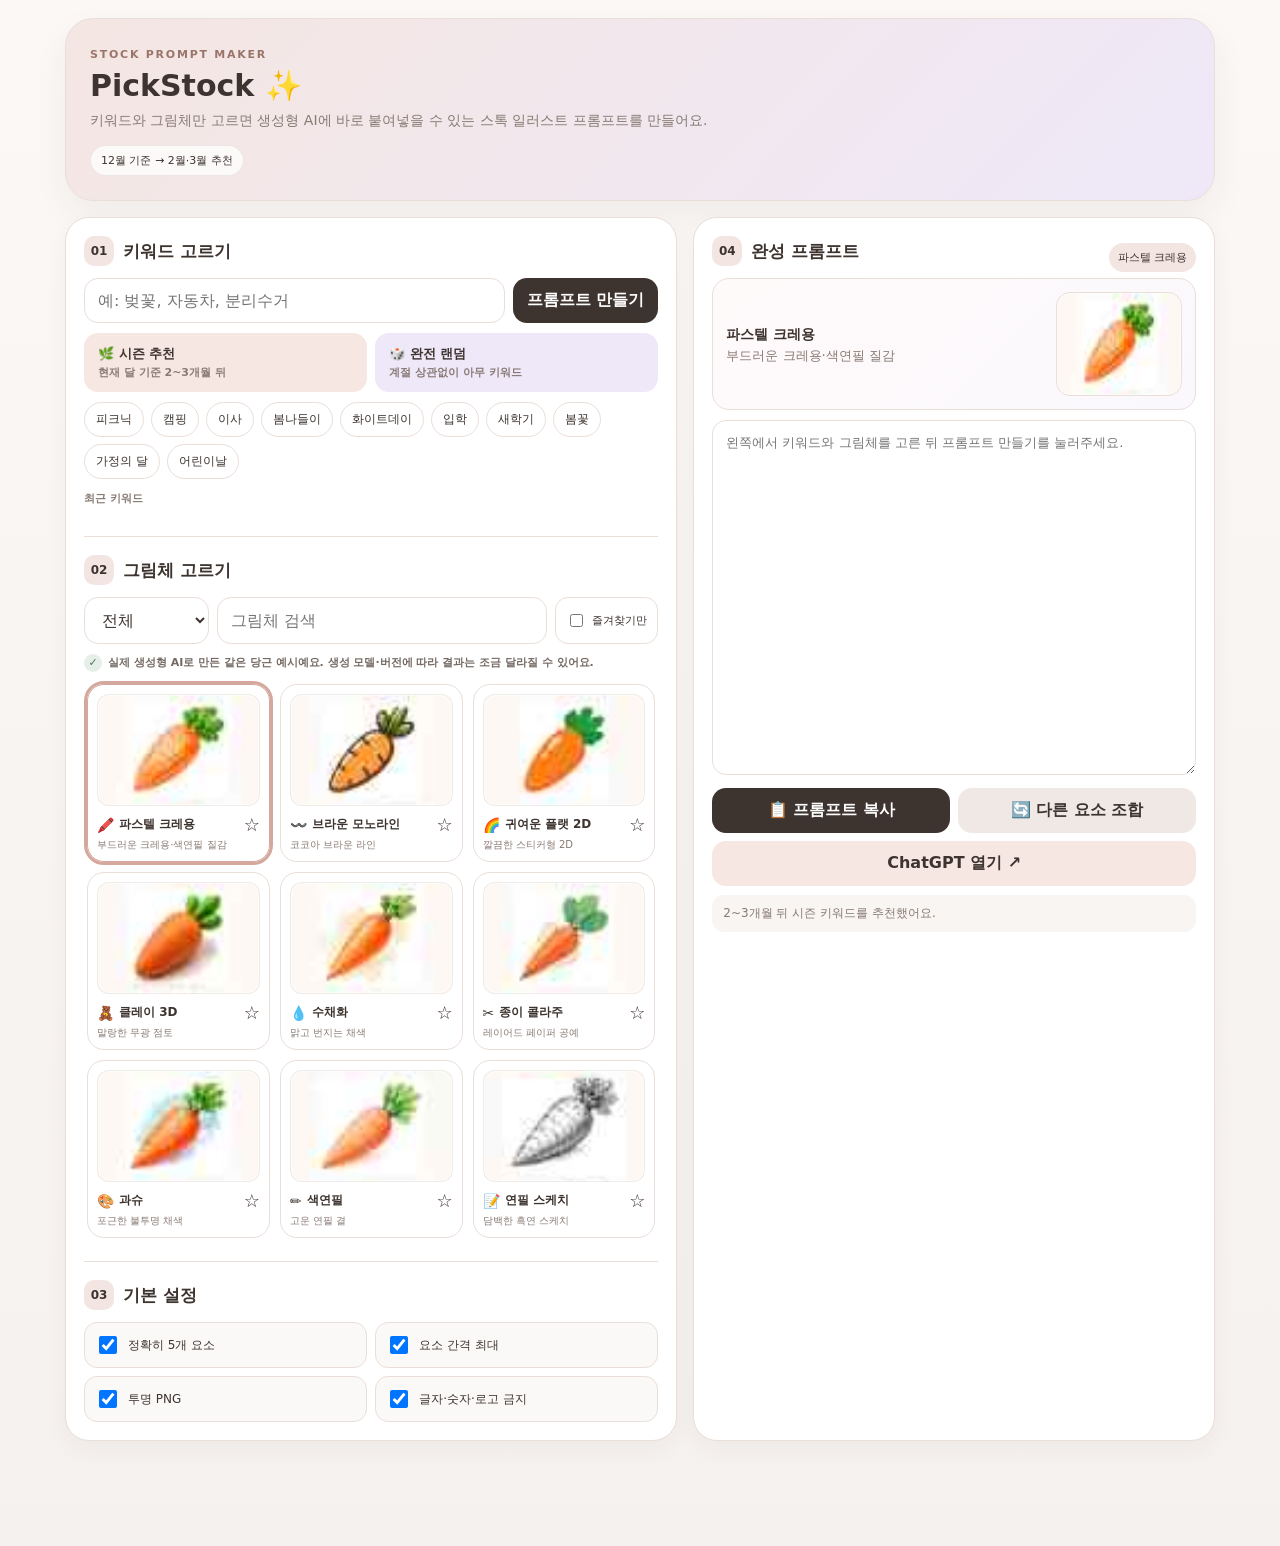
==== index.html @ 9a695b9a "Activate verified AI previews" ====
<!doctype html>
<html lang="ko">
<head>
<meta charset="utf-8">
<meta name="viewport" content="width=device-width,initial-scale=1,viewport-fit=cover">
<meta name="theme-color" content="#f7f3f1">
<meta http-equiv="Cache-Control" content="no-cache, no-store, must-revalidate">
<title>PickStock</title>
<style>
:root{--bg:#f7f3f1;--card:#fff;--ink:#3d332f;--muted:#887a74;--line:#eaded8;--rose:#f3dfdc;--lav:#e8e0f4}
*{box-sizing:border-box}body{margin:0;background:linear-gradient(180deg,#fbf8f6,#f5f1ef);color:var(--ink);font-family:system-ui,-apple-system,"Pretendard","Noto Sans KR",sans-serif}
button,input,select,textarea{font:inherit}button{cursor:pointer}.page{max-width:1180px;margin:auto;padding:18px 15px 105px}
.hero{background:linear-gradient(135deg,#f4e6e2,#eee8f8);border:1px solid #eaded9;border-radius:28px;padding:24px;box-shadow:0 14px 35px rgba(65,45,35,.06);margin-bottom:16px}
.eyebrow{font-size:11px;letter-spacing:.16em;font-weight:900;color:#9a756a}.hero h1{margin:6px 0 7px;font-size:30px}.hero p{margin:0;color:var(--muted);font-size:14px;line-height:1.5}
.badges{display:flex;gap:7px;flex-wrap:wrap;margin-top:14px}.badge{font-size:11px;background:rgba(255,255,255,.75);border:1px solid rgba(125,95,85,.12);padding:7px 10px;border-radius:999px}
.layout{display:grid;grid-template-columns:1.08fr .92fr;gap:16px}.panel{background:var(--card);border:1px solid var(--line);border-radius:24px;padding:18px;box-shadow:0 8px 25px rgba(70,50,40,.045)}
.section{margin-bottom:20px}.section:last-child{margin-bottom:0}.section-title{display:flex;align-items:center;gap:9px;margin:0 0 12px}.num{display:grid;place-items:center;width:30px;height:30px;border-radius:10px;background:#f3e6e2;font-weight:900;font-size:12px}.section-title h2{font-size:17px;margin:0}
.row{display:flex;gap:8px}.grow{flex:1}input,select,textarea{width:100%;border:1px solid var(--line);border-radius:14px;background:#fff;color:var(--ink);padding:12px 13px;outline:none}
textarea{min-height:355px;resize:vertical;line-height:1.55;font-size:13px}.btn{border:0;border-radius:14px;padding:12px 14px;font-weight:850;min-height:45px;background:#efe8e4;color:var(--ink)}.btn.primary{background:var(--ink);color:#fff}.btn.rose{background:#f6e7e3}.btn.lav{background:#eee8f8}
.reco{display:grid;grid-template-columns:1fr 1fr;gap:8px;margin-top:10px}.reco button{text-align:left}.reco b{display:block;font-size:13px}.reco small{display:block;color:var(--muted);font-size:11px;margin-top:2px}
.chips,.recent{display:flex;flex-wrap:wrap;gap:7px;margin-top:10px}.chip{border:1px solid var(--line);background:#fff;border-radius:999px;padding:8px 11px;font-size:12px;color:var(--ink)}.micro{font-size:11px;font-weight:850;color:var(--muted);display:block;margin-top:12px}
.divider{height:1px;background:var(--line);margin:18px 0}.tools{display:grid;grid-template-columns:125px 1fr auto;gap:8px;margin-bottom:10px}.favonly{display:flex;align-items:center;gap:6px;border:1px solid var(--line);border-radius:13px;padding:0 10px;font-size:11px;white-space:nowrap}
.styles{display:grid;grid-template-columns:repeat(3,1fr);gap:10px;max-height:560px;overflow:auto;padding:3px}.style{position:relative;border:1px solid var(--line);border-radius:17px;padding:9px;background:#fff;text-align:left;color:var(--ink)}.style.active{outline:3px solid #d5a89d;border-color:#d5a89d}
.thumb{height:78px;border-radius:12px;background:linear-gradient(135deg,#f5dfdb,#e5def2);display:grid;place-items:center;font-size:32px;margin-bottom:8px}.style strong{display:block;font-size:12px;padding-right:22px}.style small{display:block;color:var(--muted);font-size:10px;margin-top:3px;white-space:nowrap;overflow:hidden;text-overflow:ellipsis}.star{position:absolute;right:9px;bottom:26px;font-size:18px}
.settings{display:grid;grid-template-columns:1fr 1fr;gap:8px}.settings label{display:flex;align-items:center;gap:8px;border:1px solid var(--line);border-radius:13px;background:#fbf9f8;padding:10px;font-size:12px}.settings input{width:18px;height:18px}
.resultHead{display:flex;align-items:center;justify-content:space-between;gap:8px}.styleBadge{font-size:11px;background:#f3e6e2;padding:7px 9px;border-radius:999px}.selectedCard{display:flex;align-items:center;justify-content:space-between;gap:12px;border:1px solid var(--line);background:linear-gradient(135deg,#fffafa,#faf8fd);border-radius:17px;padding:13px;margin-bottom:10px}.selectedCard b{font-size:14px}.selectedCard small{display:block;color:var(--muted);margin-top:3px}.bigEmoji{font-size:35px}
.actions{display:grid;grid-template-columns:1fr 1fr;gap:8px;margin-top:9px}.chat{width:100%;margin-top:8px}.msg{margin-top:9px;border-radius:12px;background:#f8f5f3;color:var(--muted);padding:10px 11px;font-size:12px}
.mobilebar{display:none;position:fixed;left:0;right:0;bottom:0;background:rgba(247,243,241,.96);backdrop-filter:blur(12px);border-top:1px solid var(--line);padding:10px 13px max(10px,env(safe-area-inset-bottom));z-index:30}.mobilebar>div{display:grid;grid-template-columns:1fr 1fr;gap:8px;max-width:1180px;margin:auto}
@media(max-width:880px){.layout{grid-template-columns:1fr}.styles{grid-template-columns:repeat(2,1fr);max-height:none}.mobilebar{display:block}.page{padding-bottom:100px}textarea{min-height:290px}}
@media(max-width:460px){.hero h1{font-size:25px}.row{display:grid;grid-template-columns:1fr}.reco{grid-template-columns:1fr}.tools{grid-template-columns:1fr 1fr}.favonly{grid-column:1/-1;height:42px}.settings{grid-template-columns:1fr}.actions{grid-template-columns:1fr}}
</style>
<link rel="stylesheet" href="preview.css?v=3">
</head>
<body>
<div class="page">
<header class="hero"><span class="eyebrow">STOCK PROMPT MAKER</span><h1>PickStock ✨</h1><p>키워드와 그림체만 고르면 생성형 AI에 바로 붙여넣을 수 있는 스톡 일러스트 프롬프트를 만들어요.</p><div class="badges"><span class="badge" id="monthBadge">시즌 계산 중</span></div></header>
<main class="layout">
<section class="panel">
<div class="section"><div class="section-title"><span class="num">01</span><h2>키워드 고르기</h2></div><div class="row"><input id="keyword" class="grow" placeholder="예: 벚꽃, 자동차, 분리수거" autocomplete="off"><button id="make" class="btn primary" type="button">프롬프트 만들기</button></div><div class="reco"><button id="season" class="btn rose" type="button"><b>🌿 시즌 추천</b><small>현재 달 기준 2~3개월 뒤</small></button><button id="random" class="btn lav" type="button"><b>🎲 완전 랜덤</b><small>계절 상관없이 아무 키워드</small></button></div><div id="chips" class="chips"></div><span class="micro">최근 키워드</span><div id="recent" class="recent"></div></div>
<div class="divider"></div>
<div class="section"><div class="section-title"><span class="num">02</span><h2>그림체 고르기</h2></div><div class="tools"><select id="cat"></select><input id="search" placeholder="그림체 검색"><label class="favonly"><input id="favOnly" type="checkbox"> 즐겨찾기만</label></div><div id="styles" class="styles"></div></div>
<div class="divider"></div>
<div class="section"><div class="section-title"><span class="num">03</span><h2>기본 설정</h2></div><div class="settings"><label><input id="five" type="checkbox" checked>정확히 5개 요소</label><label><input id="space" type="checkbox" checked>요소 간격 최대</label><label><input id="transparent" type="checkbox" checked>투명 PNG</label><label><input id="notext" type="checkbox" checked>글자·숫자·로고 금지</label></div></div>
</section>
<section class="panel"><div class="resultHead"><div class="section-title"><span class="num">04</span><h2>완성 프롬프트</h2></div><span id="styleBadge" class="styleBadge">파스텔 크레용</span></div><div class="selectedCard"><div><b id="selectedName">파스텔 크레용</b><small id="selectedDesc">부드러운 크레용·색연필 질감</small></div><div id="bigEmoji" class="bigEmoji">🖍️</div></div><textarea id="prompt" placeholder="왼쪽에서 키워드와 그림체를 고른 뒤 프롬프트 만들기를 눌러주세요."></textarea><div class="actions"><button id="copy" class="btn primary" type="button">📋 프롬프트 복사</button><button id="variation" class="btn" type="button">🔄 다른 요소 조합</button></div><button id="chat" class="btn rose chat" type="button">ChatGPT 열기 ↗</button><div id="msg" class="msg">준비 완료. 키워드를 골라보세요.</div></section>
</main></div>
<div class="mobilebar"><div><button id="copy2" class="btn primary" type="button">📋 복사</button><button id="chat2" class="btn rose" type="button">ChatGPT 열기</button></div></div>
<script>
(function(){'use strict';
const STYLES=[{"name":"파스텔 크레용","cat":"2D","desc":"부드러운 크레용·색연필 질감","prompt":"soft wax crayon and colored pencil texture, rounded childlike shapes, muted pastel palette, subtle handmade grain, crisp isolated edges","emoji":"🖍️"},{"name":"브라운 모노라인","cat":"벡터","desc":"코코아 브라운 라인","prompt":"elegant rounded monoline vector icons, consistent cocoa-brown stroke, sparse blush and lavender fill, minimal friendly geometry","emoji":"〰️"},{"name":"귀여운 플랫 2D","cat":"2D","desc":"깔끔한 스티커형 2D","prompt":"cute flat 2D vector illustration, rounded shapes, cocoa-brown outlines, soft pastel fills, clean color separation","emoji":"🌈"},{"name":"클레이 3D","cat":"3D","desc":"말랑한 무광 점토","prompt":"soft rounded clay 3D objects, matte polymer texture, subtle studio lighting contained inside each object, premium polished rendering","emoji":"🧸"},{"name":"수채화","cat":"페인팅","desc":"맑고 번지는 채색","prompt":"delicate watercolor illustration, translucent pastel washes, fine colored-pencil accents, clean isolated contours","emoji":"💧"},{"name":"종이 콜라주","cat":"질감","desc":"레이어드 페이퍼 공예","prompt":"handcrafted cut paper collage illustration, layered paper shapes, subtle fiber texture, soft pastel palette, crisp isolated silhouette","emoji":"✂️"},{"name":"과슈","cat":"페인팅","desc":"포근한 불투명 채색","prompt":"soft gouache illustration, opaque matte paint, simplified rounded forms, gentle handmade brush texture","emoji":"🎨"},{"name":"색연필","cat":"2D","desc":"고운 연필 결","prompt":"colored-pencil illustration, visible pencil grain, softly blended pastel colors, rounded friendly forms","emoji":"✏️"},{"name":"연필 스케치","cat":"드로잉","desc":"담백한 흑연 스케치","prompt":"clean graphite pencil sketch with subtle pastel accents, hand-drawn contours, light shading, isolated objects","emoji":"📝"},{"name":"펜&잉크","cat":"드로잉","desc":"섬세한 잉크선","prompt":"fine pen-and-ink illustration, elegant linework, sparse pastel spot colors, clean negative space","emoji":"🖋️"},{"name":"마커 드로잉","cat":"드로잉","desc":"밝은 마커 채색","prompt":"hand-drawn marker illustration, rounded shapes, slightly uneven strokes, bright soft colors","emoji":"🖊️"},{"name":"동화책","cat":"2D","desc":"포근한 이야기책 삽화","prompt":"whimsical children's storybook illustration, soft rounded forms, warm pastel palette, subtle paper grain","emoji":"📖"},{"name":"치비 캐릭터","cat":"캐릭터","desc":"작고 귀여운 비율","prompt":"cute chibi character illustration, oversized head proportions, rounded expressive shapes, soft pastel colors","emoji":"😊"},{"name":"카와이 스티커","cat":"캐릭터","desc":"표정 있는 귀여운 스티커","prompt":"kawaii sticker illustration, adorable expressive faces, rounded thick outlines, pastel fills, tiny sparkles","emoji":"✨"},{"name":"미니멀 플랫","cat":"벡터","desc":"간결한 도형 중심","prompt":"minimal flat vector icons, simple geometry, soft muted palette, crisp edges, minimal detail","emoji":"◻️"},{"name":"듀오톤 벡터","cat":"벡터","desc":"두 가지 주조색","prompt":"duotone vector illustration, rounded geometry, two dominant pastel colors with cocoa-brown accents","emoji":"🟣"},{"name":"기하학 아이콘","cat":"벡터","desc":"정돈된 도형 아이콘","prompt":"geometric icon set, clean rounded shapes, consistent stroke weight, restrained pastel palette","emoji":"🔷"},{"name":"얇은 모노라인","cat":"벡터","desc":"섬세한 선 아이콘","prompt":"thin monoline vector icons, elegant consistent stroke, minimal blush accents, lots of negative space","emoji":"➰"},{"name":"두꺼운 아웃라인","cat":"벡터","desc":"또렷한 외곽선","prompt":"bold rounded outline illustration, thick cocoa-brown contours, flat pastel fills, playful proportions","emoji":"⭕"},{"name":"아이소메트릭","cat":"3D","desc":"45도 입체 도식","prompt":"soft isometric illustration, clean 3D geometry, pastel surfaces, gentle ambient shading","emoji":"🧊"},{"name":"글로시 3D","cat":"3D","desc":"매끈한 유광 재질","prompt":"glossy rounded 3D objects, polished plastic material, soft reflections, pastel color palette","emoji":"💎"},{"name":"매트 3D","cat":"3D","desc":"고급 무광 재질","prompt":"matte 3D objects, velvety polymer material, soft diffused lighting, muted pastel palette","emoji":"⚪"},{"name":"소프트 토이 3D","cat":"3D","desc":"봉제인형 같은 질감","prompt":"soft toy 3D illustration, plush fabric texture, rounded cute forms, cozy pastel palette","emoji":"🧸"},{"name":"풍선 3D","cat":"3D","desc":"말랑한 풍선 형태","prompt":"balloon-like 3D objects, inflated rounded forms, soft sheen, playful pastel palette","emoji":"🎈"},{"name":"펠트 공예","cat":"질감","desc":"포근한 섬유 공예","prompt":"handmade felt craft illustration, soft fuzzy fibers, layered cut shapes, warm pastel colors","emoji":"🧵"},{"name":"자수","cat":"질감","desc":"실로 수놓은 느낌","prompt":"embroidered illustration, visible thread stitches, rounded motifs, soft fabric texture","emoji":"🪡"},{"name":"니트","cat":"질감","desc":"뜨개질 질감","prompt":"knitted yarn illustration, cozy wool texture, chunky soft forms, muted pastel colors","emoji":"🧶"},{"name":"도자기","cat":"질감","desc":"세라믹 오브젝트","prompt":"ceramic illustration, smooth glazed pottery texture, rounded handcrafted forms, soft pastel glaze","emoji":"🏺"},{"name":"목각","cat":"질감","desc":"따뜻한 나무 조각","prompt":"wood-carved illustration, rounded carved forms, subtle natural grain, warm muted colors","emoji":"🪵"},{"name":"아크릴 페인팅","cat":"페인팅","desc":"선명한 붓결","prompt":"acrylic painting illustration, opaque layered brush strokes, rounded simplified forms, bright but soft palette","emoji":"🖌️"},{"name":"오일 페인팅","cat":"페인팅","desc":"풍부한 페인트 질감","prompt":"soft oil painting illustration, rich blended color, subtle impasto texture, clean isolated subjects","emoji":"🖼️"},{"name":"파스텔 초크","cat":"페인팅","desc":"보송한 분필 결","prompt":"soft chalk pastel illustration, powdery texture, gentle blended edges contained within each element","emoji":"🌸"},{"name":"레트로 70s","cat":"레트로","desc":"둥근 빈티지 감성","prompt":"1970s retro illustration, rounded chunky shapes, muted warm palette, simple vintage graphic forms","emoji":"🌼"},{"name":"레트로 80s","cat":"레트로","desc":"팝한 빈티지 그래픽","prompt":"1980s inspired playful graphic illustration, rounded neon-pastel accents, clean bold geometry","emoji":"📼"},{"name":"Y2K","cat":"레트로","desc":"반짝이는 2000년대","prompt":"Y2K inspired cute graphic illustration, glossy pastel accents, rounded playful shapes, sparkly details","emoji":"💿"},{"name":"빈티지 포스터","cat":"레트로","desc":"인쇄 포스터 질감","prompt":"vintage poster illustration, simplified bold forms, muted print palette, subtle grain texture","emoji":"🎞️"},{"name":"코티지코어","cat":"감성","desc":"자연스럽고 포근함","prompt":"cottagecore illustration, hand-painted flowers and cozy objects, muted natural pastels, gentle texture","emoji":"🌿"},{"name":"북유럽 미니멀","cat":"감성","desc":"차분하고 정돈됨","prompt":"Scandinavian minimal illustration, simple rounded geometry, calm muted colors, clean negative space","emoji":"🕊️"},{"name":"럭셔리 미니멀","cat":"감성","desc":"고급스럽고 절제됨","prompt":"luxury minimal illustration, elegant restrained forms, cocoa-brown linework, blush and ivory accents","emoji":"🤎"},{"name":"에디토리얼","cat":"감성","desc":"잡지 삽화 느낌","prompt":"modern editorial illustration, stylized simplified forms, sophisticated muted palette, crisp composition","emoji":"📰"},{"name":"소프트 그래디언트","cat":"벡터","desc":"부드러운 색 전환","prompt":"soft gradient vector illustration, rounded forms, pastel color transitions contained within objects, crisp edges","emoji":"🌅"},{"name":"글래스 3D","cat":"3D","desc":"투명하고 맑은 재질","prompt":"glass-like 3D illustration, translucent rounded objects, subtle refraction, pastel highlights","emoji":"🫧"},{"name":"픽셀아트","cat":"게임","desc":"작은 픽셀 표현","prompt":"cute pixel art icons, clean 16-bit style, soft pastel palette, crisp pixel edges","emoji":"👾"},{"name":"16비트 게임","cat":"게임","desc":"레트로 게임 그래픽","prompt":"16-bit retro game icon style, readable pixel clusters, cheerful pastel colors","emoji":"🎮"},{"name":"컬러링북","cat":"흑백","desc":"깔끔한 선화","prompt":"clean coloring-book line art, rounded friendly contours, black or cocoa linework only, no shading","emoji":"📚"},{"name":"블랙 잉크라인","cat":"흑백","desc":"또렷한 흑백선","prompt":"clean black ink line illustration, consistent rounded stroke, minimal detail, crisp isolated edges","emoji":"⚫"},{"name":"스티커팩","cat":"디자인","desc":"상업용 클립아트","prompt":"commercial sticker-pack illustration, rounded shapes, thick friendly outline, cohesive pastel palette","emoji":"🏷️"},{"name":"픽토그램","cat":"디자인","desc":"정보 전달 중심","prompt":"friendly pictogram icon set, simplified universal symbols, consistent rounded stroke, minimal pastel fills","emoji":"🚩"},{"name":"리소그래프","cat":"레트로","desc":"겹침 인쇄 질감","prompt":"risograph-inspired illustration, limited pastel inks, slight print misregistration, tactile grain","emoji":"🟠"},{"name":"라인드로잉+워시","cat":"드로잉","desc":"라인과 옅은 채색","prompt":"clean hand-drawn line art with sparse watercolor wash, warm cocoa lines, airy negative space","emoji":"🫖"},{"name":"소프트 에어브러시","cat":"감성","desc":"몽글한 그라데이션","prompt":"soft airbrush illustration, dreamy pastel shading, rounded shapes, crisp isolated silhouettes","emoji":"☁️"},{"name":"페이퍼컷 3D","cat":"3D","desc":"종이 조형 입체감","prompt":"layered paper-cut 3D illustration, stacked paper depth, soft shadows contained within objects, pastel palette","emoji":"📄"}];
const MONTHS={"1":["설날","발렌타인데이","졸업","입학 준비","겨울 여행","스키","눈사람","새학기","봄 준비","다이어리"],"2":["벚꽃","봄나들이","화이트데이","입학","새학기","봄꽃","피크닉","이사","황사","봄패션"],"3":["어린이날","어버이날","가정의 달","캠핑","봄소풍","장미","스승의 날","여행","선물","가족"],"4":["여름휴가","장마","수박","바다","물놀이","캠핑","여름방학","선풍기","에어컨","우산"],"5":["여름","장마","휴가 준비","바캉스","수영","아이스크림","해변","선크림","여름음식","계곡"],"6":["여름방학","휴가","해수욕장","태풍","장마","수영장","캠핑","여름축제","여행","빙수"],"7":["추석 준비","가을","단풍","캠핑","독서","운동회","소풍","가을여행","개학","추석선물"],"8":["추석","가을소풍","단풍","할로윈 준비","독서","가을음식","운동","캠핑","가을꽃","등산"],"9":["할로윈","빼빼로데이","김장","수능","겨울 준비","첫눈","니트","난방","연말 준비","겨울여행"],"10":["크리스마스","연말","새해","겨울방학","눈","송년회","다이어리","캘린더","선물","홈파티"],"11":["새해","설날 준비","겨울여행","눈사람","스키","복주머니","다이어리","목표","떡국","신년"],"12":["설날","발렌타인데이","졸업","입학 준비","겨울","새해 목표","복주머니","떡국","새학기 준비","겨울방학"]};
const RANDOMS=["자동차","분리수거","카페","택배","이사","청소","여행","운동","병원","학교","쇼핑","반려동물","요리","빵집","농장","캠핑","우주","날씨","독서","게임","음악","사진","뷰티","세탁","정원","커피","도서관","시장","생일","선물","리뷰","말풍선","스마트폰","은행","공부","육아","사무실","주방","꽃","도시","공원","건강","취미","음식","디저트","가전","인테리어","축제","배달","미용실","치과","약국","꽃집","웨딩","반려견","반려묘","낚시","등산","자전거","문구","회의","택시","버스","기차","공항","호텔","미술관","공방","달력","체크리스트","포장","교육","안전","공구","기념일","응원","감사","쿠폰","할인","배송"];
const $=id=>document.getElementById(id);let selected=STYLES[0];const plusMonth=(m,p)=>((m-1+p)%12)+1;
function shuffle(a){a=[...a];for(let i=a.length-1;i>0;i--){const j=Math.floor(Math.random()*(i+1));[a[i],a[j]]=[a[j],a[i]]}return a}
function msg(t){$('msg').textContent=t}
function favs(){try{return JSON.parse(localStorage.getItem('moaFavs')||'[]')}catch(e){return []}}
function setFavs(v){try{localStorage.setItem('moaFavs',JSON.stringify(v))}catch(e){}}
function recents(){try{return JSON.parse(localStorage.getItem('moaRecent')||'[]')}catch(e){return []}}
function setRecent(k){let r=[k,...recents().filter(x=>x!==k)].slice(0,8);try{localStorage.setItem('moaRecent',JSON.stringify(r))}catch(e){}renderRecent()}
function renderRecent(){$('recent').innerHTML='';recents().forEach(k=>{const b=document.createElement('button');b.type='button';b.className='chip';b.textContent=k;b.onclick=()=>{$('keyword').value=k;build()};$('recent').appendChild(b)})}
function setMonthBadge(){const m=new Date().getMonth()+1;$('monthBadge').textContent=`${m}월 기준 → ${plusMonth(m,2)}월·${plusMonth(m,3)}월 추천`}
function renderCats(){const cats=['전체',...new Set(STYLES.map(s=>s.cat))];$('cat').innerHTML=cats.map(c=>`<option value="${c}">${c}</option>`).join('')}
function updateSelected(){$('styleBadge').textContent=selected.name;$('selectedName').textContent=selected.name;$('selectedDesc').textContent=selected.desc;$('bigEmoji').textContent=selected.emoji}
function toggleFav(name){let f=favs();f=f.includes(name)?f.filter(x=>x!==name):[...f,name];setFavs(f);renderStyles()}
function renderStyles(){const c=$('cat').value||'전체',q=($('search').value||'').trim().toLowerCase(),fo=$('favOnly').checked,f=favs();$('styles').innerHTML='';let list=STYLES.filter(s=>(c==='전체'||s.cat===c)&&(!q||(s.name+s.cat+s.desc).toLowerCase().includes(q))&&(!fo||f.includes(s.name)));list.forEach(s=>{const b=document.createElement('button');b.type='button';b.className='style'+(selected.name===s.name?' active':'');b.innerHTML=`<div class="thumb">${s.emoji}</div><strong>${s.name}</strong><small>${s.desc}</small><span class="star">${f.includes(s.name)?'★':'☆'}</span>`;b.onclick=e=>{if(e.target.classList.contains('star')){e.stopPropagation();toggleFav(s.name);return}selected=s;updateSelected();renderStyles();try{localStorage.setItem('moaStyle',s.name)}catch(e){}if($('keyword').value.trim())build();msg(s.name+' 선택 완료')};$('styles').appendChild(b)});if(!list.length)$('styles').innerHTML='<div style="color:#887a74;font-size:12px">조건에 맞는 그림체가 없어요.</div>'}
function renderChips(a){$('chips').innerHTML='';[...new Set(a)].slice(0,10).forEach(k=>{const b=document.createElement('button');b.type='button';b.className='chip';b.textContent=k;b.onclick=()=>{$('keyword').value=k;build()};$('chips').appendChild(b)})}
function season(){const m=new Date().getMonth()+1;renderChips(shuffle([...(MONTHS[plusMonth(m,2)]||[]),...(MONTHS[plusMonth(m,3)]||[])]));msg('2~3개월 뒤 시즌 키워드를 추천했어요.')}
function randomAny(){renderChips(shuffle(RANDOMS));msg('완전 랜덤 키워드를 추천했어요.')}
function build(){const k=$('keyword').value.trim()||'벚꽃';$('keyword').value=k;let p=`Create a cohesive stock illustration set of exactly 5 distinct, separate elements based on the theme: "${k}".\n\nSET COMPOSITION\n- Show exactly 5 standalone elements in one square asset sheet.\n- Make each element meaningfully different through object choice, pose, angle, or a small scene.\n`;if($('space').checked)p+='- CRITICAL: keep all 5 elements extremely far apart with the maximum practical negative space. Never overlap, touch, cluster, or visually connect them. Keep every element fully visible with generous transparent margin around each object so it can be cropped individually.\n';p+=`\nSTYLE\n${selected.prompt}.\n\nQUALITY\n- Premium commercial stock illustration quality, polished professional finish, high detail, crisp contours, clean color separation.\n- Generate at the largest square resolution available.\n- Preserve the exact same visual style, material, lighting, line weight, and color palette throughout.\n`;if($('transparent').checked)p+='\nTRANSPARENT PNG — REQUIRED\n- Isolate the artwork on a truly transparent background with a real alpha channel (RGBA).\n- No white, cream, colored, gradient, studio, paper, checkerboard, or photographic background.\n';if($('notext').checked)p+='- No text, letters, numbers, logos, signatures, or watermarks.\n';p+='- No floor plane, backdrop, full-canvas frame or border, mockup, or cast shadow outside the artwork.';$('prompt').value=p;setRecent(k);try{localStorage.setItem('moaKeyword',k)}catch(e){}msg('프롬프트를 만들었어요.')}
function variation(){build();$('prompt').value+='\n\nVARIATION RULE\n- Use a completely fresh set of five subjects or mini-scenes that are clearly different from common or previously used choices for this theme.\n- Keep the same selected art style, palette, transparency, and extreme spacing rules.';msg('다른 요소 조합 문구를 추가했어요.')}
async function copyPrompt(){if(!$('prompt').value.trim())build();const t=$('prompt').value;try{if(navigator.clipboard&&window.isSecureContext){await navigator.clipboard.writeText(t);msg('✅ 프롬프트 복사 완료');return}}catch(e){}$('prompt').focus();$('prompt').select();try{if(document.execCommand('copy')){msg('✅ 프롬프트 복사 완료');return}}catch(e){}msg('전체 선택했어요. 기기 메뉴에서 복사를 눌러주세요.')}
function openChat(){window.open('https://chatgpt.com/','_blank','noopener')}
function restore(){try{const s=localStorage.getItem('moaStyle');const k=localStorage.getItem('moaKeyword');if(s)selected=STYLES.find(x=>x.name===s)||selected;if(k)$('keyword').value=k}catch(e){}}
window.addEventListener('error',e=>msg('오류: '+(e.message||'다시 시도해주세요.')));
document.addEventListener('DOMContentLoaded',()=>{restore();setMonthBadge();renderCats();renderRecent();updateSelected();renderStyles();season();$('season').onclick=season;$('random').onclick=randomAny;$('make').onclick=build;$('copy').onclick=copyPrompt;$('copy2').onclick=copyPrompt;$('variation').onclick=variation;$('chat').onclick=openChat;$('chat2').onclick=openChat;$('cat').onchange=renderStyles;$('search').oninput=renderStyles;$('favOnly').onchange=renderStyles;$('keyword').onkeydown=e=>{if(e.key==='Enter'){e.preventDefault();build()}};['five','space','transparent','notext'].forEach(id=>$(id).onchange=()=>{if($('prompt').value.trim())build()})})
})();
</script>
<script src="preview.js?v=3"></script>
</body>
</html>
---- preview.css ----
/* PickStock — verified AI-generated style previews */
.exampleThumb{height:112px!important;font-size:0!important;background-color:#fcf9f7!important;background-image:url('verified-sprite.jpg?v=3')!important;background-repeat:no-repeat!important;background-size:800% 700%!important;border:1px solid rgba(93,70,60,.08);overflow:hidden;box-shadow:inset 0 0 0 1px rgba(255,255,255,.45)}
.styleTitleNew{display:flex;align-items:center;gap:5px;min-width:0}.styleTitleNew .miniIcon{font-size:14px;line-height:1;flex:0 0 auto}.styleTitleNew strong{min-width:0;overflow:hidden;text-overflow:ellipsis;white-space:nowrap;padding-right:0!important}.styleTitleNew .star{position:static!important;margin-left:auto;bottom:auto!important;right:auto!important;flex:0 0 auto}
.carrotHint{font-size:11px;font-weight:800;color:#746963;margin:0 0 9px;display:flex;gap:6px;align-items:center;line-height:1.45}.carrotHint:before{content:'✓';display:grid;place-items:center;width:18px;height:18px;border-radius:50%;background:#e5efe7;color:#54755c;font-size:11px;flex:0 0 auto}
.selectedPreview{width:126px;height:104px;border-radius:14px;background-color:#fcf9f7;background-image:url('verified-sprite.jpg?v=3');background-repeat:no-repeat;background-size:800% 700%;border:1px solid #eaded8;flex:0 0 auto;box-shadow:inset 0 0 0 1px rgba(255,255,255,.5)}
@media(max-width:460px){.exampleThumb{height:104px!important}.selectedPreview{width:108px;height:92px}}
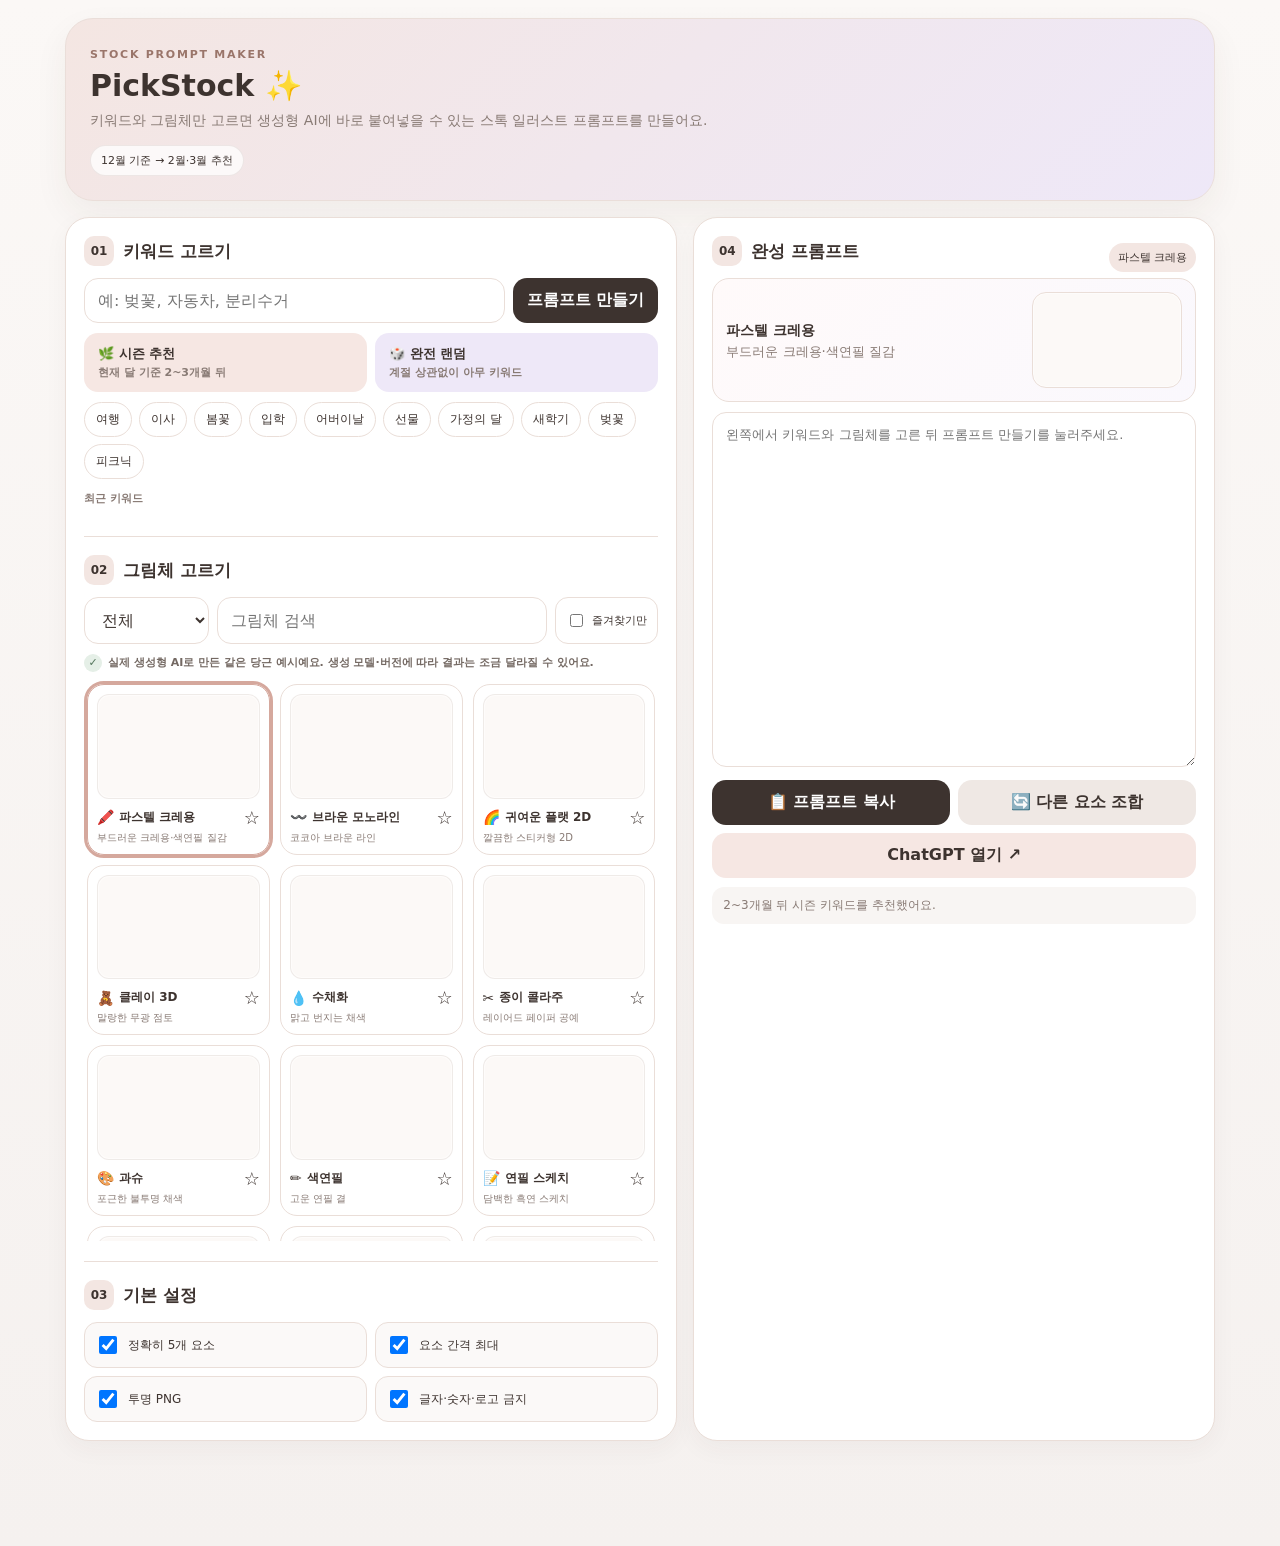
==== commit b9549a46: "Activate sharp high-resolution previews" ====
--- a/index.html
+++ b/index.html
@@ -29,7 +29,7 @@
 @media(max-width:880px){.layout{grid-template-columns:1fr}.styles{grid-template-columns:repeat(2,1fr);max-height:none}.mobilebar{display:block}.page{padding-bottom:100px}textarea{min-height:290px}}
 @media(max-width:460px){.hero h1{font-size:25px}.row{display:grid;grid-template-columns:1fr}.reco{grid-template-columns:1fr}.tools{grid-template-columns:1fr 1fr}.favonly{grid-column:1/-1;height:42px}.settings{grid-template-columns:1fr}.actions{grid-template-columns:1fr}}
 </style>
-<link rel="stylesheet" href="preview.css?v=3">
+<link rel="stylesheet" href="preview.css?v=4">
 </head>
 <body>
 <div class="page">
@@ -75,6 +75,6 @@
 document.addEventListener('DOMContentLoaded',()=>{restore();setMonthBadge();renderCats();renderRecent();updateSelected();renderStyles();season();$('season').onclick=season;$('random').onclick=randomAny;$('make').onclick=build;$('copy').onclick=copyPrompt;$('copy2').onclick=copyPrompt;$('variation').onclick=variation;$('chat').onclick=openChat;$('chat2').onclick=openChat;$('cat').onchange=renderStyles;$('search').oninput=renderStyles;$('favOnly').onchange=renderStyles;$('keyword').onkeydown=e=>{if(e.key==='Enter'){e.preventDefault();build()}};['five','space','transparent','notext'].forEach(id=>$(id).onchange=()=>{if($('prompt').value.trim())build()})})
 })();
 </script>
-<script src="preview.js?v=3"></script>
+<script src="preview.js?v=4"></script>
 </body>
 </html>
--- a/preview.css
+++ b/preview.css
@@ -1,6 +1,36 @@
-/* PickStock — verified AI-generated style previews */
-.exampleThumb{height:112px!important;font-size:0!important;background-color:#fcf9f7!important;background-image:url('verified-sprite.jpg?v=3')!important;background-repeat:no-repeat!important;background-size:800% 700%!important;border:1px solid rgba(93,70,60,.08);overflow:hidden;box-shadow:inset 0 0 0 1px rgba(255,255,255,.45)}
-.styleTitleNew{display:flex;align-items:center;gap:5px;min-width:0}.styleTitleNew .miniIcon{font-size:14px;line-height:1;flex:0 0 auto}.styleTitleNew strong{min-width:0;overflow:hidden;text-overflow:ellipsis;white-space:nowrap;padding-right:0!important}.styleTitleNew .star{position:static!important;margin-left:auto;bottom:auto!important;right:auto!important;flex:0 0 auto}
-.carrotHint{font-size:11px;font-weight:800;color:#746963;margin:0 0 9px;display:flex;gap:6px;align-items:center;line-height:1.45}.carrotHint:before{content:'✓';display:grid;place-items:center;width:18px;height:18px;border-radius:50%;background:#e5efe7;color:#54755c;font-size:11px;flex:0 0 auto}
-.selectedPreview{width:126px;height:104px;border-radius:14px;background-color:#fcf9f7;background-image:url('verified-sprite.jpg?v=3');background-repeat:no-repeat;background-size:800% 700%;border:1px solid #eaded8;flex:0 0 auto;box-shadow:inset 0 0 0 1px rgba(255,255,255,.5)}
-@media(max-width:460px){.exampleThumb{height:104px!important}.selectedPreview{width:108px;height:92px}}
+/* PickStock — high-resolution verified AI-generated style previews */
+.exampleThumb{
+  width:100%;
+  aspect-ratio:14/9;
+  height:auto!important;
+  font-size:0!important;
+  background-color:#fcf9f7!important;
+  background-image:url('verified-sprite-hi.webp?v=4')!important;
+  background-repeat:no-repeat!important;
+  background-size:800% auto!important;
+  border:1px solid rgba(93,70,60,.08);
+  overflow:hidden;
+  box-shadow:inset 0 0 0 1px rgba(255,255,255,.45);
+  image-rendering:auto;
+}
+.styleTitleNew{display:flex;align-items:center;gap:5px;min-width:0}
+.styleTitleNew .miniIcon{font-size:14px;line-height:1;flex:0 0 auto}
+.styleTitleNew strong{min-width:0;overflow:hidden;text-overflow:ellipsis;white-space:nowrap;padding-right:0!important}
+.styleTitleNew .star{position:static!important;margin-left:auto;bottom:auto!important;right:auto!important;flex:0 0 auto}
+.carrotHint{font-size:11px;font-weight:800;color:#746963;margin:0 0 9px;display:flex;gap:6px;align-items:center;line-height:1.45}
+.carrotHint:before{content:'✓';display:grid;place-items:center;width:18px;height:18px;border-radius:50%;background:#e5efe7;color:#54755c;font-size:11px;flex:0 0 auto}
+.selectedPreview{
+  width:150px;
+  aspect-ratio:14/9;
+  height:auto;
+  border-radius:14px;
+  background-color:#fcf9f7;
+  background-image:url('verified-sprite-hi.webp?v=4');
+  background-repeat:no-repeat;
+  background-size:800% auto;
+  border:1px solid #eaded8;
+  flex:0 0 auto;
+  box-shadow:inset 0 0 0 1px rgba(255,255,255,.5);
+  image-rendering:auto;
+}
+@media(max-width:460px){.selectedPreview{width:120px}}
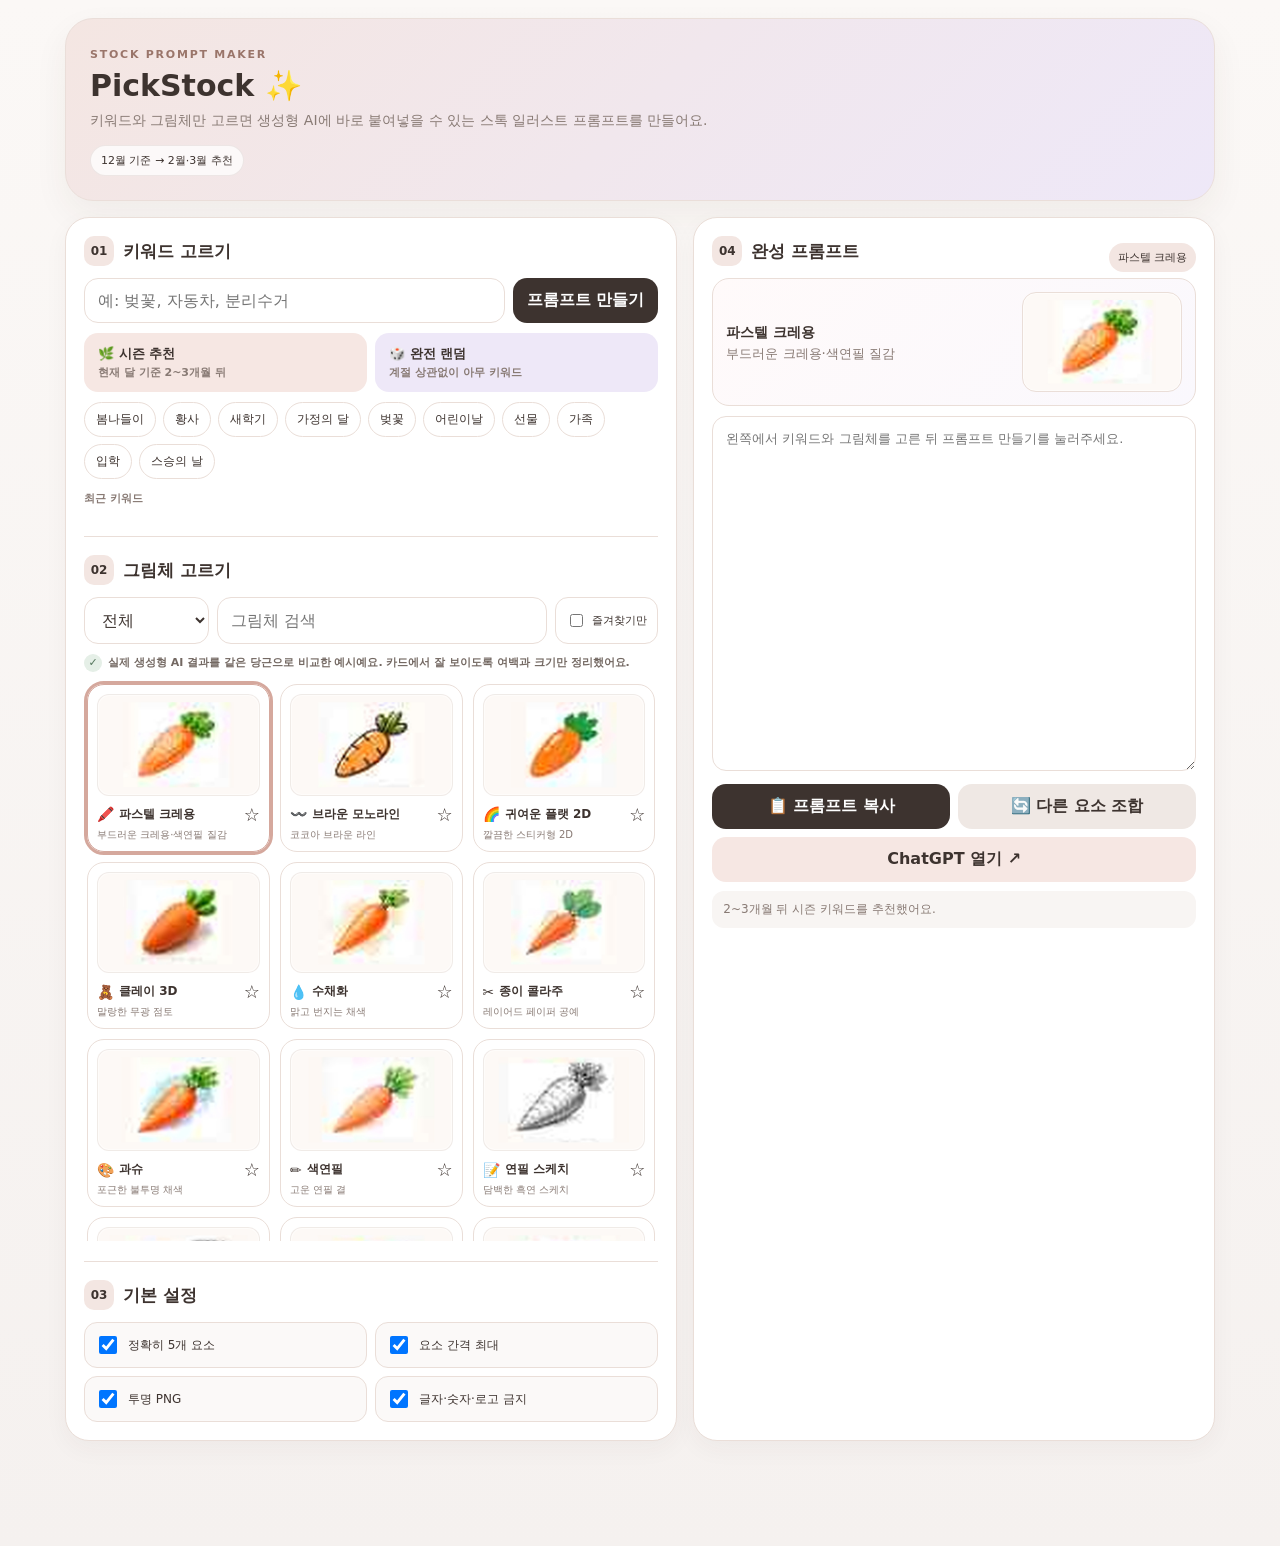
==== commit d8d1c967: "Activate clean sharp previews" ====
--- a/index.html
+++ b/index.html
@@ -29,7 +29,7 @@
 @media(max-width:880px){.layout{grid-template-columns:1fr}.styles{grid-template-columns:repeat(2,1fr);max-height:none}.mobilebar{display:block}.page{padding-bottom:100px}textarea{min-height:290px}}
 @media(max-width:460px){.hero h1{font-size:25px}.row{display:grid;grid-template-columns:1fr}.reco{grid-template-columns:1fr}.tools{grid-template-columns:1fr 1fr}.favonly{grid-column:1/-1;height:42px}.settings{grid-template-columns:1fr}.actions{grid-template-columns:1fr}}
 </style>
-<link rel="stylesheet" href="preview.css?v=4">
+<link rel="stylesheet" href="preview.css?v=7">
 </head>
 <body>
 <div class="page">
@@ -75,6 +75,6 @@
 document.addEventListener('DOMContentLoaded',()=>{restore();setMonthBadge();renderCats();renderRecent();updateSelected();renderStyles();season();$('season').onclick=season;$('random').onclick=randomAny;$('make').onclick=build;$('copy').onclick=copyPrompt;$('copy2').onclick=copyPrompt;$('variation').onclick=variation;$('chat').onclick=openChat;$('chat2').onclick=openChat;$('cat').onchange=renderStyles;$('search').oninput=renderStyles;$('favOnly').onchange=renderStyles;$('keyword').onkeydown=e=>{if(e.key==='Enter'){e.preventDefault();build()}};['five','space','transparent','notext'].forEach(id=>$(id).onchange=()=>{if($('prompt').value.trim())build()})})
 })();
 </script>
-<script src="preview.js?v=4"></script>
+<script src="preview.js?v=7"></script>
 </body>
 </html>
--- a/preview.css
+++ b/preview.css
@@ -1,13 +1,13 @@
-/* PickStock — high-resolution verified AI-generated style previews */
+/* PickStock — clean, enlarged, verified AI-generated style previews */
 .exampleThumb{
   width:100%;
-  aspect-ratio:14/9;
+  aspect-ratio:8/5;
   height:auto!important;
   font-size:0!important;
   background-color:#fcf9f7!important;
-  background-image:url('verified-sprite-hi.webp?v=4')!important;
+  background-image:url('verified-sprite-clean.jpg?v=7')!important;
   background-repeat:no-repeat!important;
-  background-size:800% auto!important;
+  background-size:800% 700%!important;
   border:1px solid rgba(93,70,60,.08);
   overflow:hidden;
   box-shadow:inset 0 0 0 1px rgba(255,255,255,.45);
@@ -20,17 +20,17 @@
 .carrotHint{font-size:11px;font-weight:800;color:#746963;margin:0 0 9px;display:flex;gap:6px;align-items:center;line-height:1.45}
 .carrotHint:before{content:'✓';display:grid;place-items:center;width:18px;height:18px;border-radius:50%;background:#e5efe7;color:#54755c;font-size:11px;flex:0 0 auto}
 .selectedPreview{
-  width:150px;
-  aspect-ratio:14/9;
+  width:160px;
+  aspect-ratio:8/5;
   height:auto;
   border-radius:14px;
   background-color:#fcf9f7;
-  background-image:url('verified-sprite-hi.webp?v=4');
+  background-image:url('verified-sprite-clean.jpg?v=7');
   background-repeat:no-repeat;
-  background-size:800% auto;
+  background-size:800% 700%;
   border:1px solid #eaded8;
   flex:0 0 auto;
   box-shadow:inset 0 0 0 1px rgba(255,255,255,.5);
   image-rendering:auto;
 }
-@media(max-width:460px){.selectedPreview{width:120px}}
+@media(max-width:460px){.selectedPreview{width:126px}}
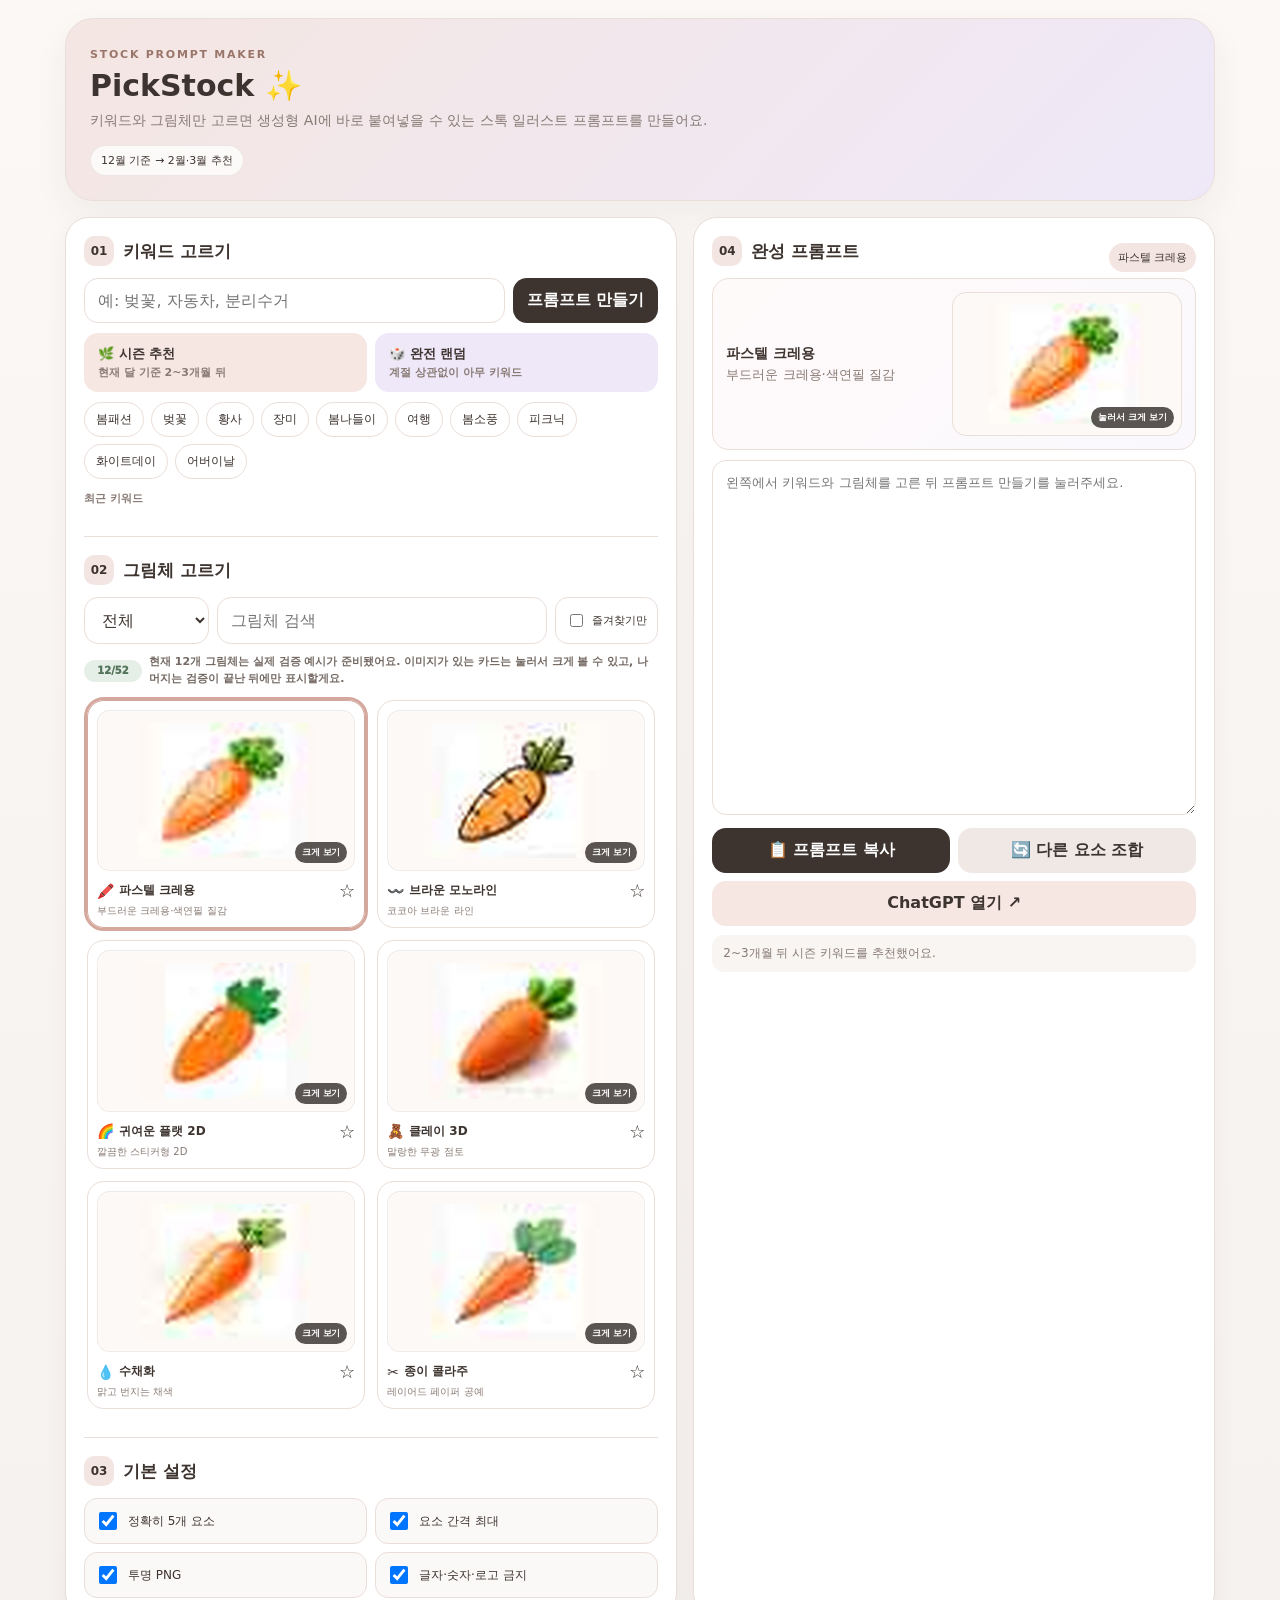
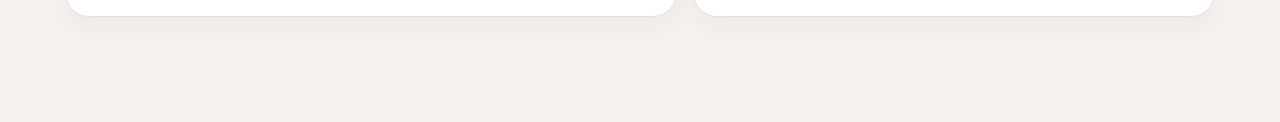
==== commit fb583fda: "Activate verified preview v12" ====
--- a/index.html
+++ b/index.html
@@ -29,7 +29,7 @@
 @media(max-width:880px){.layout{grid-template-columns:1fr}.styles{grid-template-columns:repeat(2,1fr);max-height:none}.mobilebar{display:block}.page{padding-bottom:100px}textarea{min-height:290px}}
 @media(max-width:460px){.hero h1{font-size:25px}.row{display:grid;grid-template-columns:1fr}.reco{grid-template-columns:1fr}.tools{grid-template-columns:1fr 1fr}.favonly{grid-column:1/-1;height:42px}.settings{grid-template-columns:1fr}.actions{grid-template-columns:1fr}}
 </style>
-<link rel="stylesheet" href="preview.css?v=7">
+<link rel="stylesheet" href="preview.css?v=12">
 </head>
 <body>
 <div class="page">
@@ -75,6 +75,6 @@
 document.addEventListener('DOMContentLoaded',()=>{restore();setMonthBadge();renderCats();renderRecent();updateSelected();renderStyles();season();$('season').onclick=season;$('random').onclick=randomAny;$('make').onclick=build;$('copy').onclick=copyPrompt;$('copy2').onclick=copyPrompt;$('variation').onclick=variation;$('chat').onclick=openChat;$('chat2').onclick=openChat;$('cat').onchange=renderStyles;$('search').oninput=renderStyles;$('favOnly').onchange=renderStyles;$('keyword').onkeydown=e=>{if(e.key==='Enter'){e.preventDefault();build()}};['five','space','transparent','notext'].forEach(id=>$(id).onchange=()=>{if($('prompt').value.trim())build()})})
 })();
 </script>
-<script src="preview.js?v=7"></script>
+<script src="preview.js?v=12"></script>
 </body>
 </html>
--- a/preview.css
+++ b/preview.css
@@ -1,36 +1,18 @@
-/* PickStock — clean, enlarged, verified AI-generated style previews */
-.exampleThumb{
-  width:100%;
-  aspect-ratio:8/5;
-  height:auto!important;
-  font-size:0!important;
-  background-color:#fcf9f7!important;
-  background-image:url('verified-sprite-clean.jpg?v=7')!important;
-  background-repeat:no-repeat!important;
-  background-size:800% 700%!important;
-  border:1px solid rgba(93,70,60,.08);
-  overflow:hidden;
-  box-shadow:inset 0 0 0 1px rgba(255,255,255,.45);
-  image-rendering:auto;
-}
-.styleTitleNew{display:flex;align-items:center;gap:5px;min-width:0}
-.styleTitleNew .miniIcon{font-size:14px;line-height:1;flex:0 0 auto}
-.styleTitleNew strong{min-width:0;overflow:hidden;text-overflow:ellipsis;white-space:nowrap;padding-right:0!important}
-.styleTitleNew .star{position:static!important;margin-left:auto;bottom:auto!important;right:auto!important;flex:0 0 auto}
-.carrotHint{font-size:11px;font-weight:800;color:#746963;margin:0 0 9px;display:flex;gap:6px;align-items:center;line-height:1.45}
-.carrotHint:before{content:'✓';display:grid;place-items:center;width:18px;height:18px;border-radius:50%;background:#e5efe7;color:#54755c;font-size:11px;flex:0 0 auto}
-.selectedPreview{
-  width:160px;
-  aspect-ratio:8/5;
-  height:auto;
-  border-radius:14px;
-  background-color:#fcf9f7;
-  background-image:url('verified-sprite-clean.jpg?v=7');
-  background-repeat:no-repeat;
-  background-size:800% 700%;
-  border:1px solid #eaded8;
-  flex:0 0 auto;
-  box-shadow:inset 0 0 0 1px rgba(255,255,255,.5);
-  image-rendering:auto;
-}
-@media(max-width:460px){.selectedPreview{width:126px}}
+/* PickStock — verified previews v12: show only actually verified samples */
+.styles{grid-template-columns:repeat(2,minmax(0,1fr))!important;gap:12px!important;max-height:720px!important}
+.exampleThumb{width:100%;aspect-ratio:8/5;height:auto!important;font-size:0!important;border:1px solid rgba(93,70,60,.08);overflow:hidden;position:relative!important;border-radius:13px!important;margin-bottom:9px!important;box-shadow:inset 0 0 0 1px rgba(255,255,255,.45);background-color:#fbf8f6!important}
+.verifiedPreview{background-image:url('verified-sprite-clean.jpg?v=12')!important;background-repeat:no-repeat!important;background-size:800% 700%!important;cursor:zoom-in}
+.verifiedPreview:after{content:'크게 보기';position:absolute;right:7px;bottom:7px;padding:4px 7px;border-radius:999px;background:rgba(45,39,36,.78);color:#fff;font-size:9px;font-weight:900;letter-spacing:-.02em;pointer-events:none}
+.pendingPreview{display:grid!important;place-items:center!important;background:#fbf8f6!important;background-image:none!important}
+.pendingPreview:after{content:'실제 예시 검증 전';font-size:11px;font-weight:850;color:#968983;letter-spacing:-.02em}
+.styleTitleNew{display:flex;align-items:center;gap:5px;min-width:0}.styleTitleNew .miniIcon{font-size:14px;line-height:1;flex:0 0 auto}.styleTitleNew strong{min-width:0;overflow:hidden;text-overflow:ellipsis;white-space:nowrap;padding-right:0!important}.styleTitleNew .star{position:static!important;margin-left:auto;bottom:auto!important;right:auto!important;flex:0 0 auto}
+.carrotHint{font-size:11px;font-weight:800;color:#746963;margin:0 0 10px;display:flex;gap:7px;align-items:center;line-height:1.5}.carrotHint:before{content:'12/52';display:grid;place-items:center;min-width:44px;height:22px;padding:0 7px;border-radius:999px;background:#e5efe7;color:#54755c;font-size:10px;font-weight:950;flex:0 0 auto}
+.selectedPreview{width:230px;aspect-ratio:8/5;height:auto;border-radius:14px;background-color:#fbf8f6;border:1px solid #eaded8;flex:0 0 auto;position:relative!important;overflow:hidden;background-repeat:no-repeat!important}
+.selectedPreview.verifiedSelected{background-image:url('verified-sprite-clean.jpg?v=12');background-size:800% 700%;cursor:zoom-in}
+.selectedPreview.verifiedSelected:after{content:'눌러서 크게 보기';position:absolute;right:7px;bottom:7px;padding:4px 7px;border-radius:999px;background:rgba(45,39,36,.78);color:#fff;font-size:9px;font-weight:900}
+.selectedPreview.pendingSelected{display:grid!important;place-items:center!important;background-image:none!important}
+.selectedPreview.pendingSelected:after{content:'실제 예시 검증 전';font-size:11px;font-weight:850;color:#968983;text-align:center;padding:8px}
+.previewModal{position:fixed;inset:0;z-index:9999;background:rgba(31,27,25,.72);display:none;align-items:center;justify-content:center;padding:18px;backdrop-filter:blur(7px)}
+.previewModal.open{display:flex}.previewModalCard{width:min(520px,94vw);background:#fff;border-radius:22px;padding:14px;box-shadow:0 22px 70px rgba(0,0,0,.28);position:relative}.previewModalClose{position:absolute;right:10px;top:10px;z-index:2;width:36px;height:36px;border:0;border-radius:50%;background:rgba(45,39,36,.82);color:#fff;font-size:21px;line-height:1}.previewModalImage{width:100%;aspect-ratio:8/5;border-radius:15px;background-color:#fbf8f6;background-image:url('verified-sprite-clean.jpg?v=12');background-size:800% 700%;background-repeat:no-repeat;border:1px solid #eaded8}.previewModalName{font-size:16px;font-weight:900;margin:11px 3px 2px}.previewModalNote{font-size:11px;color:#887a74;margin:0 3px 2px;line-height:1.45}
+@media(max-width:880px){.styles{max-height:none!important}.selectedPreview{width:190px}}
+@media(max-width:460px){.styles{grid-template-columns:repeat(2,minmax(0,1fr))!important;gap:8px!important}.style{padding:7px!important}.exampleThumb{margin-bottom:7px!important}.verifiedPreview:after{font-size:8px;padding:3px 6px}.selectedPreview{width:132px}.previewModalCard{width:min(480px,96vw)}}
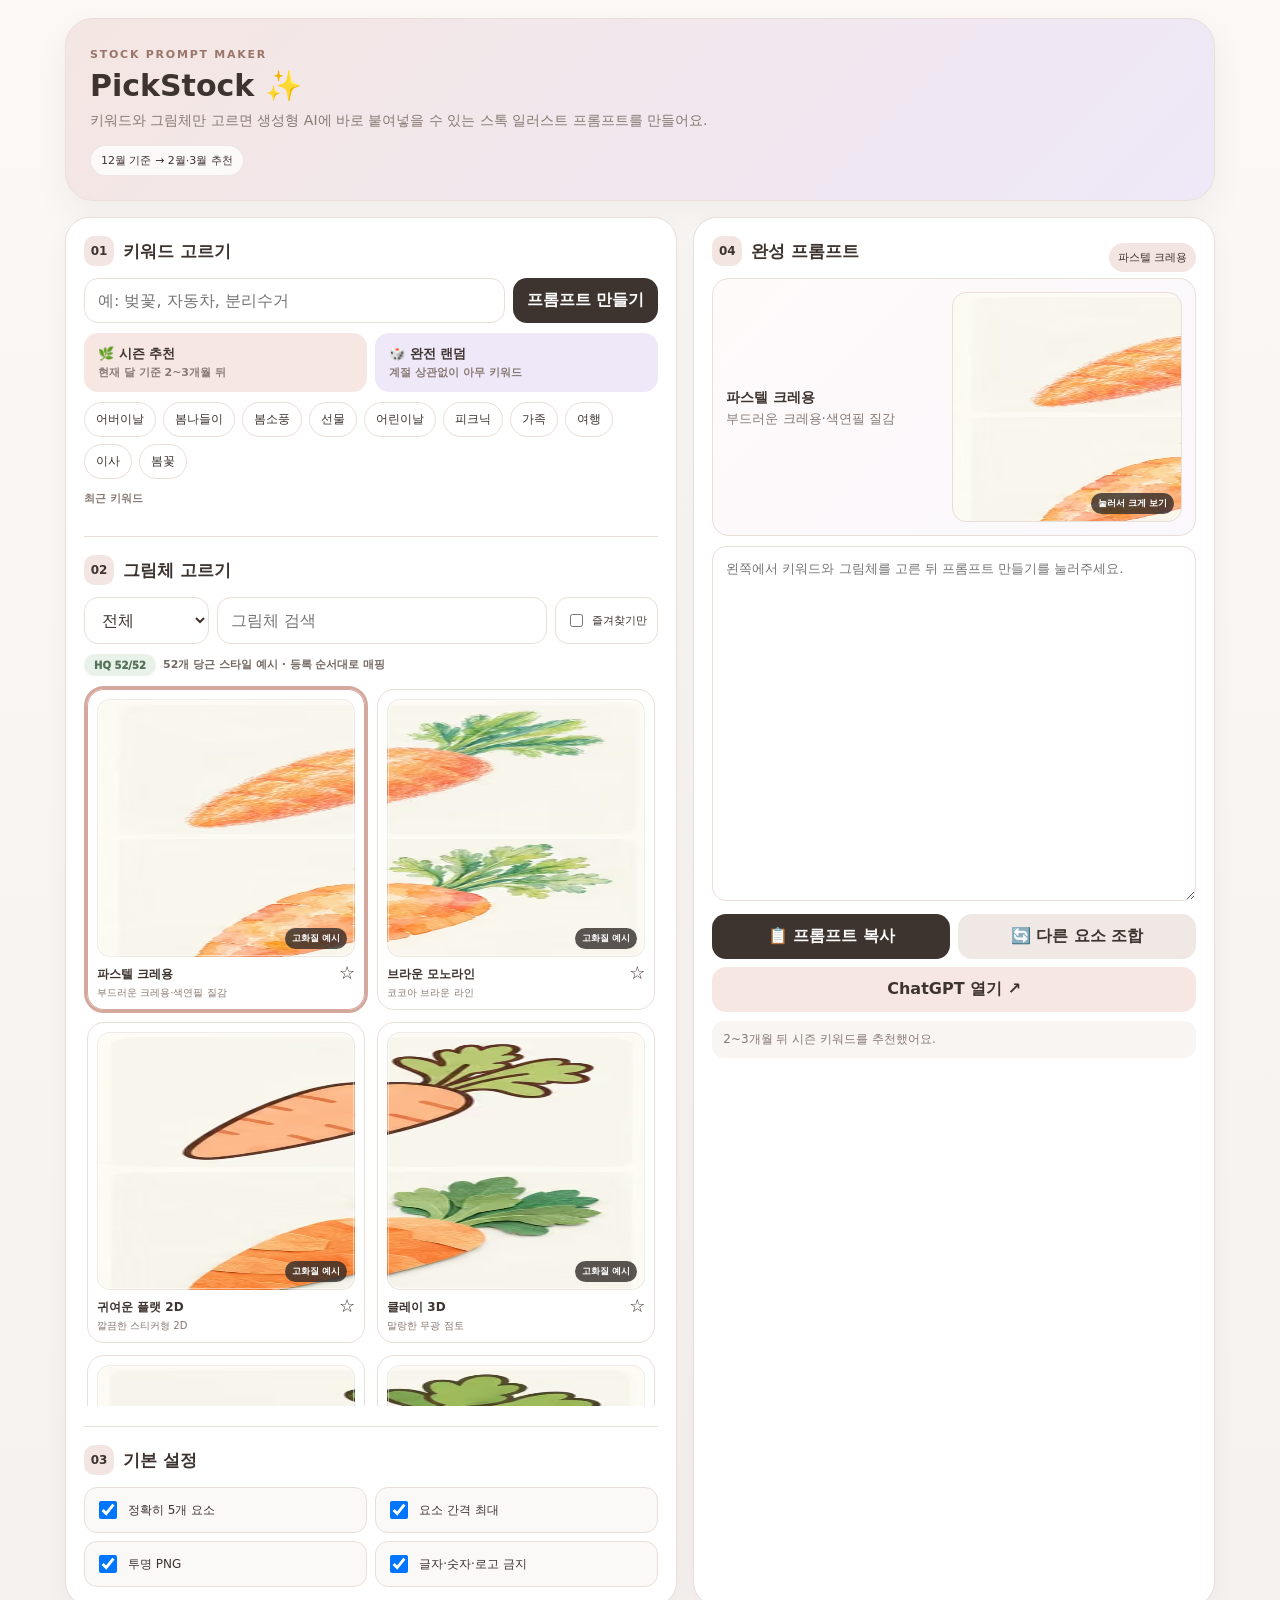
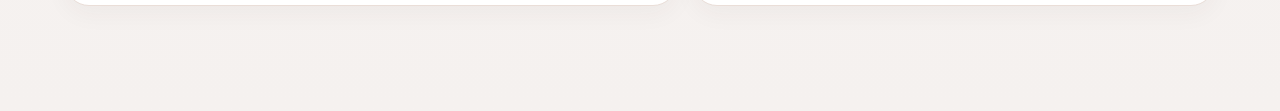
==== commit a2fe578f: "Activate verified HQ carrot preview atlas" ====
--- a/index.html
+++ b/index.html
@@ -29,7 +29,7 @@
 @media(max-width:880px){.layout{grid-template-columns:1fr}.styles{grid-template-columns:repeat(2,1fr);max-height:none}.mobilebar{display:block}.page{padding-bottom:100px}textarea{min-height:290px}}
 @media(max-width:460px){.hero h1{font-size:25px}.row{display:grid;grid-template-columns:1fr}.reco{grid-template-columns:1fr}.tools{grid-template-columns:1fr 1fr}.favonly{grid-column:1/-1;height:42px}.settings{grid-template-columns:1fr}.actions{grid-template-columns:1fr}}
 </style>
-<link rel="stylesheet" href="preview.css?v=12">
+<link rel="stylesheet" href="preview.css?v=hqfinal1013">
 </head>
 <body>
 <div class="page">
@@ -75,6 +75,6 @@
 document.addEventListener('DOMContentLoaded',()=>{restore();setMonthBadge();renderCats();renderRecent();updateSelected();renderStyles();season();$('season').onclick=season;$('random').onclick=randomAny;$('make').onclick=build;$('copy').onclick=copyPrompt;$('copy2').onclick=copyPrompt;$('variation').onclick=variation;$('chat').onclick=openChat;$('chat2').onclick=openChat;$('cat').onchange=renderStyles;$('search').oninput=renderStyles;$('favOnly').onchange=renderStyles;$('keyword').onkeydown=e=>{if(e.key==='Enter'){e.preventDefault();build()}};['five','space','transparent','notext'].forEach(id=>$(id).onchange=()=>{if($('prompt').value.trim())build()})})
 })();
 </script>
-<script src="preview.js?v=12"></script>
+<script src="preview.js?v=hqfinal1013"></script>
 </body>
 </html>
--- a/preview.css
+++ b/preview.css
@@ -1,18 +1,11 @@
-/* PickStock — verified previews v12: show only actually verified samples */
+/* PickStock — HQ prompt preview atlas */
 .styles{grid-template-columns:repeat(2,minmax(0,1fr))!important;gap:12px!important;max-height:720px!important}
-.exampleThumb{width:100%;aspect-ratio:8/5;height:auto!important;font-size:0!important;border:1px solid rgba(93,70,60,.08);overflow:hidden;position:relative!important;border-radius:13px!important;margin-bottom:9px!important;box-shadow:inset 0 0 0 1px rgba(255,255,255,.45);background-color:#fbf8f6!important}
-.verifiedPreview{background-image:url('verified-sprite-clean.jpg?v=12')!important;background-repeat:no-repeat!important;background-size:800% 700%!important;cursor:zoom-in}
-.verifiedPreview:after{content:'크게 보기';position:absolute;right:7px;bottom:7px;padding:4px 7px;border-radius:999px;background:rgba(45,39,36,.78);color:#fff;font-size:9px;font-weight:900;letter-spacing:-.02em;pointer-events:none}
-.pendingPreview{display:grid!important;place-items:center!important;background:#fbf8f6!important;background-image:none!important}
-.pendingPreview:after{content:'실제 예시 검증 전';font-size:11px;font-weight:850;color:#968983;letter-spacing:-.02em}
-.styleTitleNew{display:flex;align-items:center;gap:5px;min-width:0}.styleTitleNew .miniIcon{font-size:14px;line-height:1;flex:0 0 auto}.styleTitleNew strong{min-width:0;overflow:hidden;text-overflow:ellipsis;white-space:nowrap;padding-right:0!important}.styleTitleNew .star{position:static!important;margin-left:auto;bottom:auto!important;right:auto!important;flex:0 0 auto}
-.carrotHint{font-size:11px;font-weight:800;color:#746963;margin:0 0 10px;display:flex;gap:7px;align-items:center;line-height:1.5}.carrotHint:before{content:'12/52';display:grid;place-items:center;min-width:44px;height:22px;padding:0 7px;border-radius:999px;background:#e5efe7;color:#54755c;font-size:10px;font-weight:950;flex:0 0 auto}
-.selectedPreview{width:230px;aspect-ratio:8/5;height:auto;border-radius:14px;background-color:#fbf8f6;border:1px solid #eaded8;flex:0 0 auto;position:relative!important;overflow:hidden;background-repeat:no-repeat!important}
-.selectedPreview.verifiedSelected{background-image:url('verified-sprite-clean.jpg?v=12');background-size:800% 700%;cursor:zoom-in}
-.selectedPreview.verifiedSelected:after{content:'눌러서 크게 보기';position:absolute;right:7px;bottom:7px;padding:4px 7px;border-radius:999px;background:rgba(45,39,36,.78);color:#fff;font-size:9px;font-weight:900}
-.selectedPreview.pendingSelected{display:grid!important;place-items:center!important;background-image:none!important}
-.selectedPreview.pendingSelected:after{content:'실제 예시 검증 전';font-size:11px;font-weight:850;color:#968983;text-align:center;padding:8px}
+.actualAIThumb{width:100%!important;aspect-ratio:1/1!important;height:auto!important;border:1px solid rgba(93,70,60,.08)!important;overflow:hidden!important;position:relative!important;border-radius:13px!important;margin-bottom:9px!important;background-color:#fbf8f6!important;background-repeat:no-repeat!important;box-shadow:inset 0 0 0 1px rgba(255,255,255,.45);cursor:zoom-in;font-size:0!important}
+.actualAIThumb:after{content:'고화질 예시';position:absolute;right:7px;bottom:7px;padding:4px 7px;border-radius:999px;background:rgba(45,39,36,.78);color:#fff;font-size:9px;font-weight:900;pointer-events:none}
+.actualAISelected{width:230px!important;aspect-ratio:1/1!important;height:auto!important;border-radius:14px!important;background-color:#fbf8f6!important;border:1px solid #eaded8!important;flex:0 0 auto!important;position:relative!important;overflow:hidden!important;background-repeat:no-repeat!important;cursor:zoom-in;font-size:0!important}
+.actualAISelected:after{content:'눌러서 크게 보기';position:absolute;right:7px;bottom:7px;padding:4px 7px;border-radius:999px;background:rgba(45,39,36,.78);color:#fff;font-size:9px;font-weight:900}
+.carrotHint{font-size:11px;font-weight:800;color:#746963;margin:0 0 10px;display:flex;gap:7px;align-items:center;line-height:1.5}.carrotHint:before{content:'HQ 52/52';display:grid;place-items:center;min-width:58px;height:22px;padding:0 7px;border-radius:999px;background:#e8f2e9;color:#55725b;font-size:10px;font-weight:950;flex:0 0 auto}
 .previewModal{position:fixed;inset:0;z-index:9999;background:rgba(31,27,25,.72);display:none;align-items:center;justify-content:center;padding:18px;backdrop-filter:blur(7px)}
-.previewModal.open{display:flex}.previewModalCard{width:min(520px,94vw);background:#fff;border-radius:22px;padding:14px;box-shadow:0 22px 70px rgba(0,0,0,.28);position:relative}.previewModalClose{position:absolute;right:10px;top:10px;z-index:2;width:36px;height:36px;border:0;border-radius:50%;background:rgba(45,39,36,.82);color:#fff;font-size:21px;line-height:1}.previewModalImage{width:100%;aspect-ratio:8/5;border-radius:15px;background-color:#fbf8f6;background-image:url('verified-sprite-clean.jpg?v=12');background-size:800% 700%;background-repeat:no-repeat;border:1px solid #eaded8}.previewModalName{font-size:16px;font-weight:900;margin:11px 3px 2px}.previewModalNote{font-size:11px;color:#887a74;margin:0 3px 2px;line-height:1.45}
-@media(max-width:880px){.styles{max-height:none!important}.selectedPreview{width:190px}}
-@media(max-width:460px){.styles{grid-template-columns:repeat(2,minmax(0,1fr))!important;gap:8px!important}.style{padding:7px!important}.exampleThumb{margin-bottom:7px!important}.verifiedPreview:after{font-size:8px;padding:3px 6px}.selectedPreview{width:132px}.previewModalCard{width:min(480px,96vw)}}
+.previewModal.open{display:flex}.previewModalCard{width:min(760px,94vw);background:#fff;border-radius:22px;padding:14px;box-shadow:0 22px 70px rgba(0,0,0,.28);position:relative}.previewModalClose{position:absolute;right:10px;top:10px;z-index:2;width:36px;height:36px;border:0;border-radius:50%;background:rgba(45,39,36,.82);color:#fff;font-size:21px;line-height:1}.previewModalImage{width:100%;aspect-ratio:1/1;border-radius:15px;background-color:#fbf8f6;background-repeat:no-repeat;border:1px solid #eaded8}.previewModalName{font-size:16px;font-weight:900;margin:11px 3px 2px}.previewModalNote{font-size:11px;color:#887a74;margin:0 3px 2px;line-height:1.45}
+@media(max-width:880px){.styles{max-height:none!important}.actualAISelected{width:190px!important}}
+@media(max-width:460px){.styles{grid-template-columns:repeat(2,minmax(0,1fr))!important;gap:8px!important}.style{padding:7px!important}.actualAIThumb{margin-bottom:7px!important}.actualAISelected{width:132px!important}.previewModalCard{width:min(600px,96vw)}}
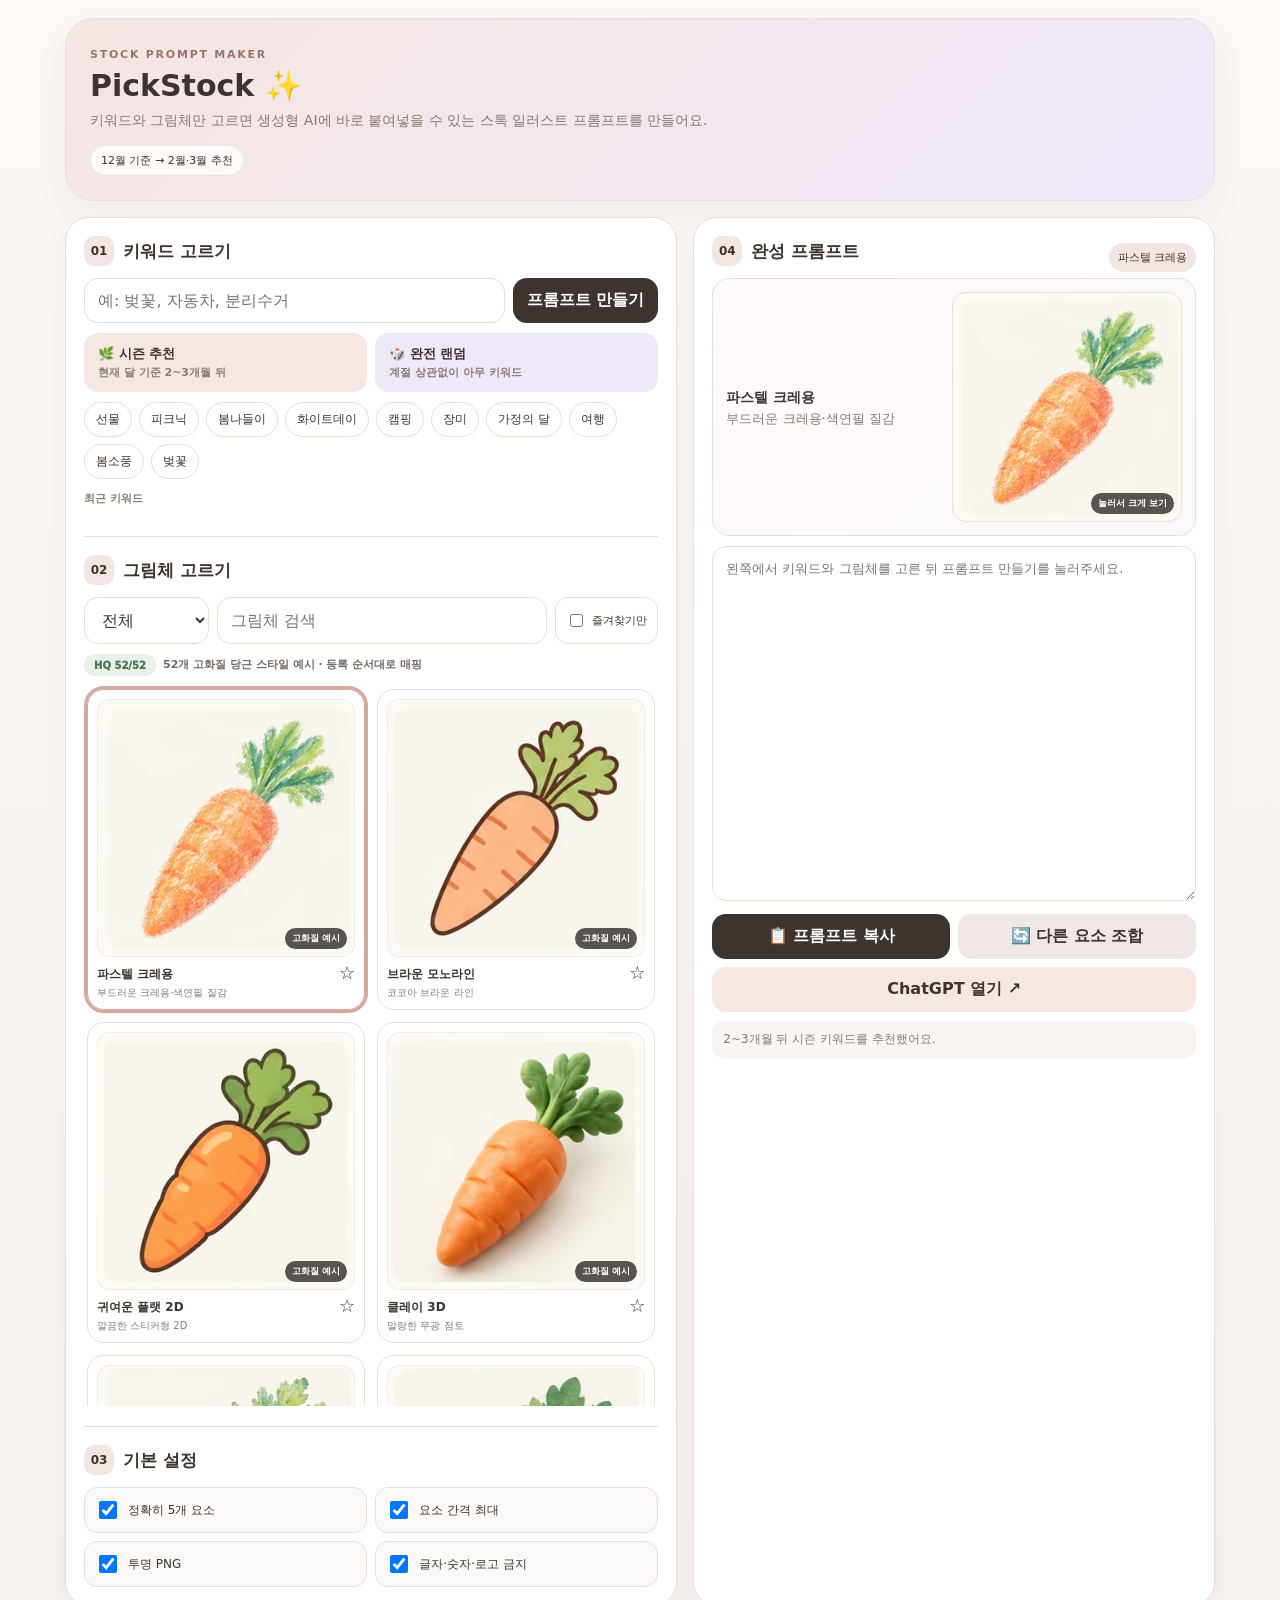
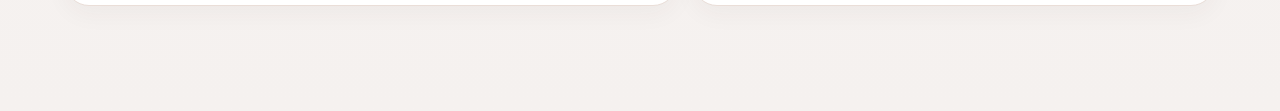
==== commit deeb05a1: "Finalize HQ 4x13 carrot preview mapping" ====
--- a/index.html
+++ b/index.html
@@ -29,7 +29,7 @@
 @media(max-width:880px){.layout{grid-template-columns:1fr}.styles{grid-template-columns:repeat(2,1fr);max-height:none}.mobilebar{display:block}.page{padding-bottom:100px}textarea{min-height:290px}}
 @media(max-width:460px){.hero h1{font-size:25px}.row{display:grid;grid-template-columns:1fr}.reco{grid-template-columns:1fr}.tools{grid-template-columns:1fr 1fr}.favonly{grid-column:1/-1;height:42px}.settings{grid-template-columns:1fr}.actions{grid-template-columns:1fr}}
 </style>
-<link rel="stylesheet" href="preview.css?v=hqfinal1013">
+<link rel="stylesheet" href="preview.css?v=hqfinal1013b">
 </head>
 <body>
 <div class="page">
@@ -75,6 +75,6 @@
 document.addEventListener('DOMContentLoaded',()=>{restore();setMonthBadge();renderCats();renderRecent();updateSelected();renderStyles();season();$('season').onclick=season;$('random').onclick=randomAny;$('make').onclick=build;$('copy').onclick=copyPrompt;$('copy2').onclick=copyPrompt;$('variation').onclick=variation;$('chat').onclick=openChat;$('chat2').onclick=openChat;$('cat').onchange=renderStyles;$('search').oninput=renderStyles;$('favOnly').onchange=renderStyles;$('keyword').onkeydown=e=>{if(e.key==='Enter'){e.preventDefault();build()}};['five','space','transparent','notext'].forEach(id=>$(id).onchange=()=>{if($('prompt').value.trim())build()})})
 })();
 </script>
-<script src="preview.js?v=hqfinal1013"></script>
+<script src="preview.js?v=hqfinal1013b"></script>
 </body>
 </html>
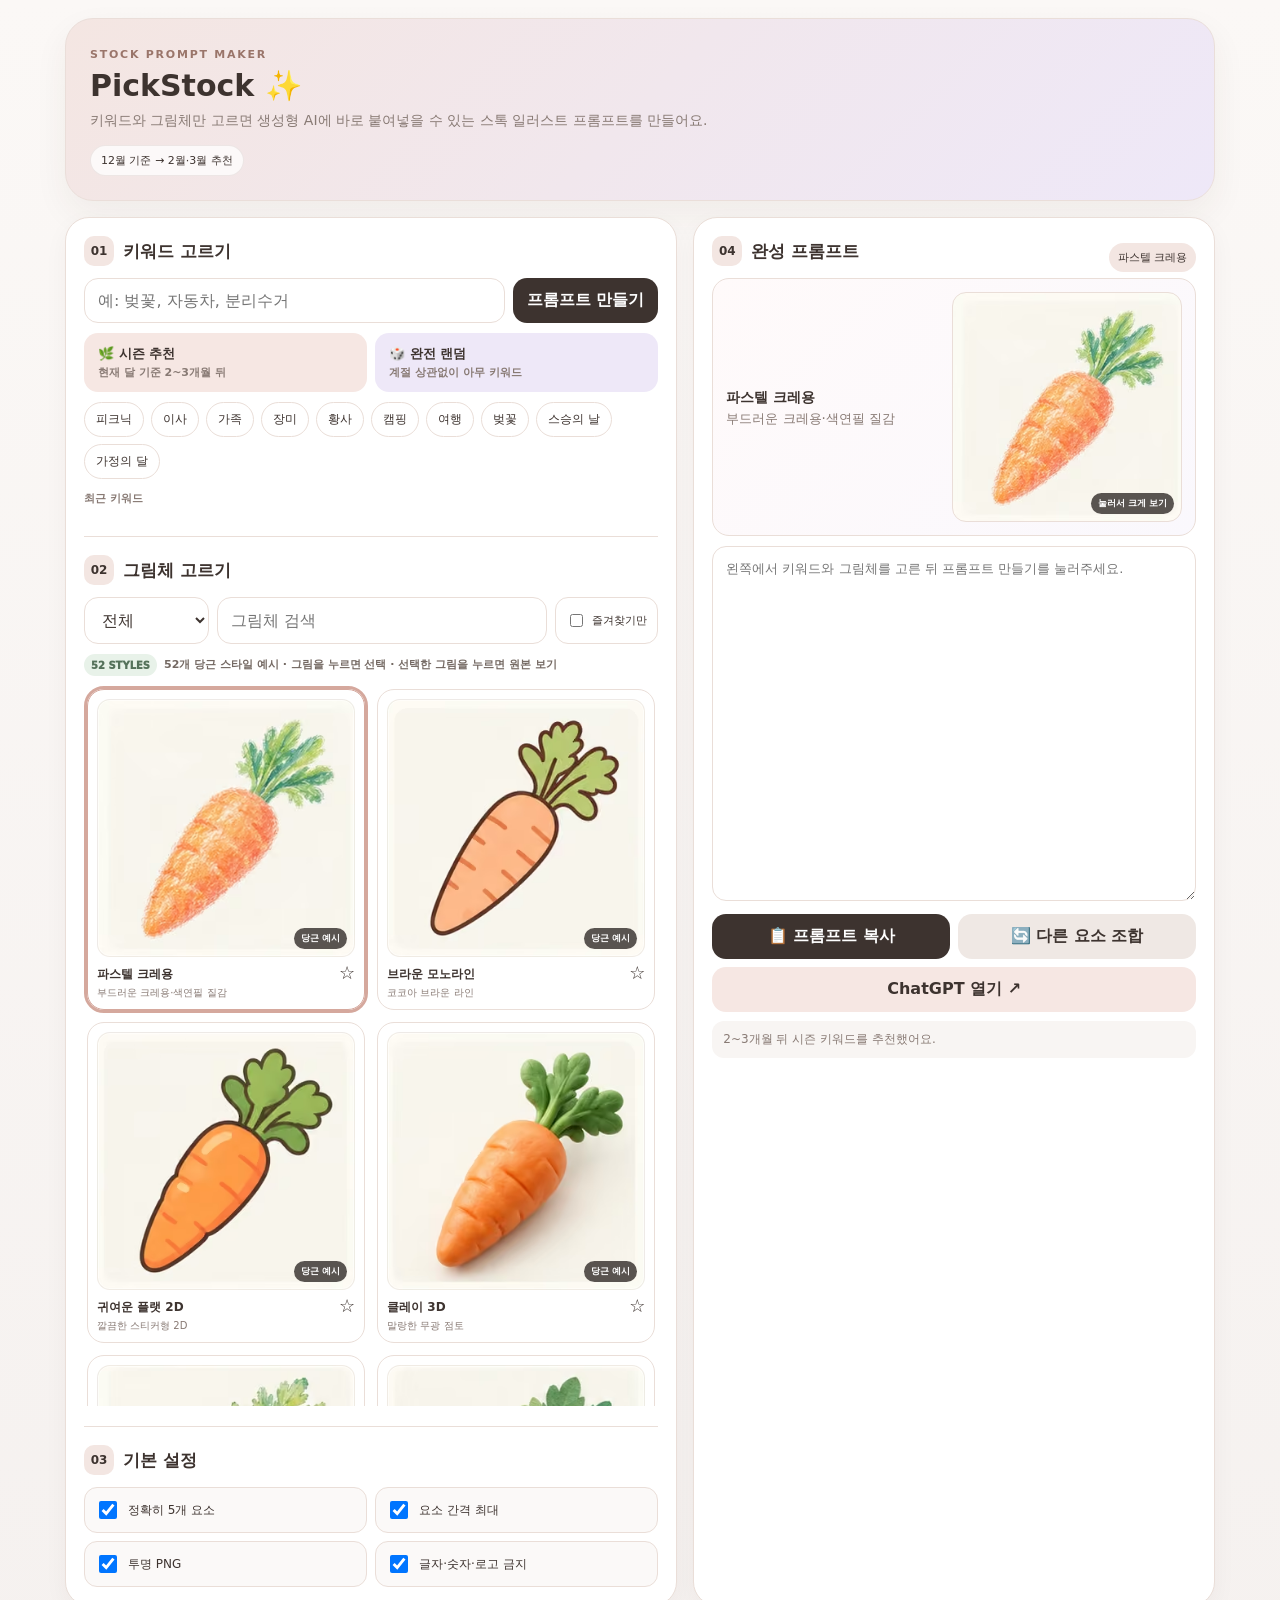
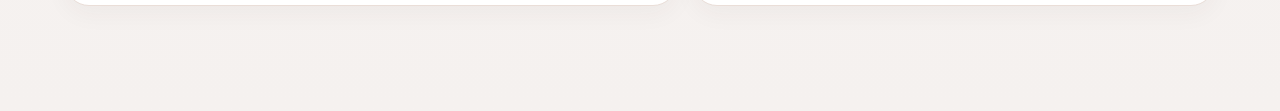
==== commit b9a9ff16: "Fix native carrot previews, image validation and direct main-page selection" ====
--- a/index.html
+++ b/index.html
@@ -29,7 +29,8 @@
 @media(max-width:880px){.layout{grid-template-columns:1fr}.styles{grid-template-columns:repeat(2,1fr);max-height:none}.mobilebar{display:block}.page{padding-bottom:100px}textarea{min-height:290px}}
 @media(max-width:460px){.hero h1{font-size:25px}.row{display:grid;grid-template-columns:1fr}.reco{grid-template-columns:1fr}.tools{grid-template-columns:1fr 1fr}.favonly{grid-column:1/-1;height:42px}.settings{grid-template-columns:1fr}.actions{grid-template-columns:1fr}}
 </style>
-<link rel="stylesheet" href="preview.css?v=hqfinal1013b">
+<link rel="preload" as="image" type="image/avif" href="carrot-style-atlas-hq.avif?v=native52-1013c">
+<link rel="stylesheet" href="preview.css?v=native52-1013c">
 </head>
 <body>
 <div class="page">
@@ -75,6 +76,6 @@
 document.addEventListener('DOMContentLoaded',()=>{restore();setMonthBadge();renderCats();renderRecent();updateSelected();renderStyles();season();$('season').onclick=season;$('random').onclick=randomAny;$('make').onclick=build;$('copy').onclick=copyPrompt;$('copy2').onclick=copyPrompt;$('variation').onclick=variation;$('chat').onclick=openChat;$('chat2').onclick=openChat;$('cat').onchange=renderStyles;$('search').oninput=renderStyles;$('favOnly').onchange=renderStyles;$('keyword').onkeydown=e=>{if(e.key==='Enter'){e.preventDefault();build()}};['five','space','transparent','notext'].forEach(id=>$(id).onchange=()=>{if($('prompt').value.trim())build()})})
 })();
 </script>
-<script src="preview.js?v=hqfinal1013b"></script>
+<script src="preview.js?v=native52-1013c"></script>
 </body>
 </html>
--- a/preview.css
+++ b/preview.css
@@ -1,11 +1,13 @@
 /* PickStock — HQ prompt preview atlas */
 .styles{grid-template-columns:repeat(2,minmax(0,1fr))!important;gap:12px!important;max-height:720px!important}
 .actualAIThumb{width:100%!important;aspect-ratio:1/1!important;height:auto!important;border:1px solid rgba(93,70,60,.08)!important;overflow:hidden!important;position:relative!important;border-radius:13px!important;margin-bottom:9px!important;background-color:#fbf8f6!important;background-repeat:no-repeat!important;box-shadow:inset 0 0 0 1px rgba(255,255,255,.45);cursor:zoom-in;font-size:0!important}
-.actualAIThumb:after{content:'고화질 예시';position:absolute;right:7px;bottom:7px;padding:4px 7px;border-radius:999px;background:rgba(45,39,36,.78);color:#fff;font-size:9px;font-weight:900;pointer-events:none}
+.actualAIThumb:after{content:'당근 예시';position:absolute;right:7px;bottom:7px;padding:4px 7px;border-radius:999px;background:rgba(45,39,36,.78);color:#fff;font-size:9px;font-weight:900;pointer-events:none}
 .actualAISelected{width:230px!important;aspect-ratio:1/1!important;height:auto!important;border-radius:14px!important;background-color:#fbf8f6!important;border:1px solid #eaded8!important;flex:0 0 auto!important;position:relative!important;overflow:hidden!important;background-repeat:no-repeat!important;cursor:zoom-in;font-size:0!important}
 .actualAISelected:after{content:'눌러서 크게 보기';position:absolute;right:7px;bottom:7px;padding:4px 7px;border-radius:999px;background:rgba(45,39,36,.78);color:#fff;font-size:9px;font-weight:900}
-.carrotHint{font-size:11px;font-weight:800;color:#746963;margin:0 0 10px;display:flex;gap:7px;align-items:center;line-height:1.5}.carrotHint:before{content:'HQ 52/52';display:grid;place-items:center;min-width:58px;height:22px;padding:0 7px;border-radius:999px;background:#e8f2e9;color:#55725b;font-size:10px;font-weight:950;flex:0 0 auto}
+.carrotHint{font-size:11px;font-weight:800;color:#746963;margin:0 0 10px;display:flex;gap:7px;align-items:center;line-height:1.5}.carrotHint:before{content:'52 STYLES';display:grid;place-items:center;min-width:58px;height:22px;padding:0 7px;border-radius:999px;background:#e8f2e9;color:#55725b;font-size:10px;font-weight:950;flex:0 0 auto}
 .previewModal{position:fixed;inset:0;z-index:9999;background:rgba(31,27,25,.72);display:none;align-items:center;justify-content:center;padding:18px;backdrop-filter:blur(7px)}
-.previewModal.open{display:flex}.previewModalCard{width:min(760px,94vw);background:#fff;border-radius:22px;padding:14px;box-shadow:0 22px 70px rgba(0,0,0,.28);position:relative}.previewModalClose{position:absolute;right:10px;top:10px;z-index:2;width:36px;height:36px;border:0;border-radius:50%;background:rgba(45,39,36,.82);color:#fff;font-size:21px;line-height:1}.previewModalImage{width:100%;aspect-ratio:1/1;border-radius:15px;background-color:#fbf8f6;background-repeat:no-repeat;border:1px solid #eaded8}.previewModalName{font-size:16px;font-weight:900;margin:11px 3px 2px}.previewModalNote{font-size:11px;color:#887a74;margin:0 3px 2px;line-height:1.45}
+.previewModal.open{display:flex}.previewModalCard{width:min(344px,94vw);background:#fff;border-radius:22px;padding:14px;box-shadow:0 22px 70px rgba(0,0,0,.28);position:relative}.previewModalClose{position:absolute;right:10px;top:10px;z-index:2;width:36px;height:36px;border:0;border-radius:50%;background:rgba(45,39,36,.82);color:#fff;font-size:21px;line-height:1}.previewModalImage{width:100%;aspect-ratio:1/1;border-radius:15px;background-color:#fbf8f6;background-repeat:no-repeat;border:1px solid #eaded8}.previewModalName{font-size:16px;font-weight:900;margin:11px 3px 2px}.previewModalNote{font-size:11px;color:#887a74;margin:0 3px 2px;line-height:1.45}
 @media(max-width:880px){.styles{max-height:none!important}.actualAISelected{width:190px!important}}
-@media(max-width:460px){.styles{grid-template-columns:repeat(2,minmax(0,1fr))!important;gap:8px!important}.style{padding:7px!important}.actualAIThumb{margin-bottom:7px!important}.actualAISelected{width:132px!important}.previewModalCard{width:min(600px,96vw)}}+@media(max-width:460px){.styles{grid-template-columns:repeat(2,minmax(0,1fr))!important;gap:8px!important}.style{padding:7px!important}.actualAIThumb{margin-bottom:7px!important}.actualAISelected{width:132px!important}.previewModalCard{width:min(344px,96vw)}}
+.carrotHint[data-state="loading"]:before{content:"LOADING"}.carrotHint[data-state="error"]:before{content:"ERROR";background:#f9e6df;color:#934d38}
+.actualAIThumb[data-asset-state="loading"],.actualAIThumb[data-asset-state="error"],.actualAISelected[data-asset-state="loading"],.actualAISelected[data-asset-state="error"]{font-size:12px!important;display:grid;place-items:center;color:#746963}.actualAIThumb{cursor:pointer}
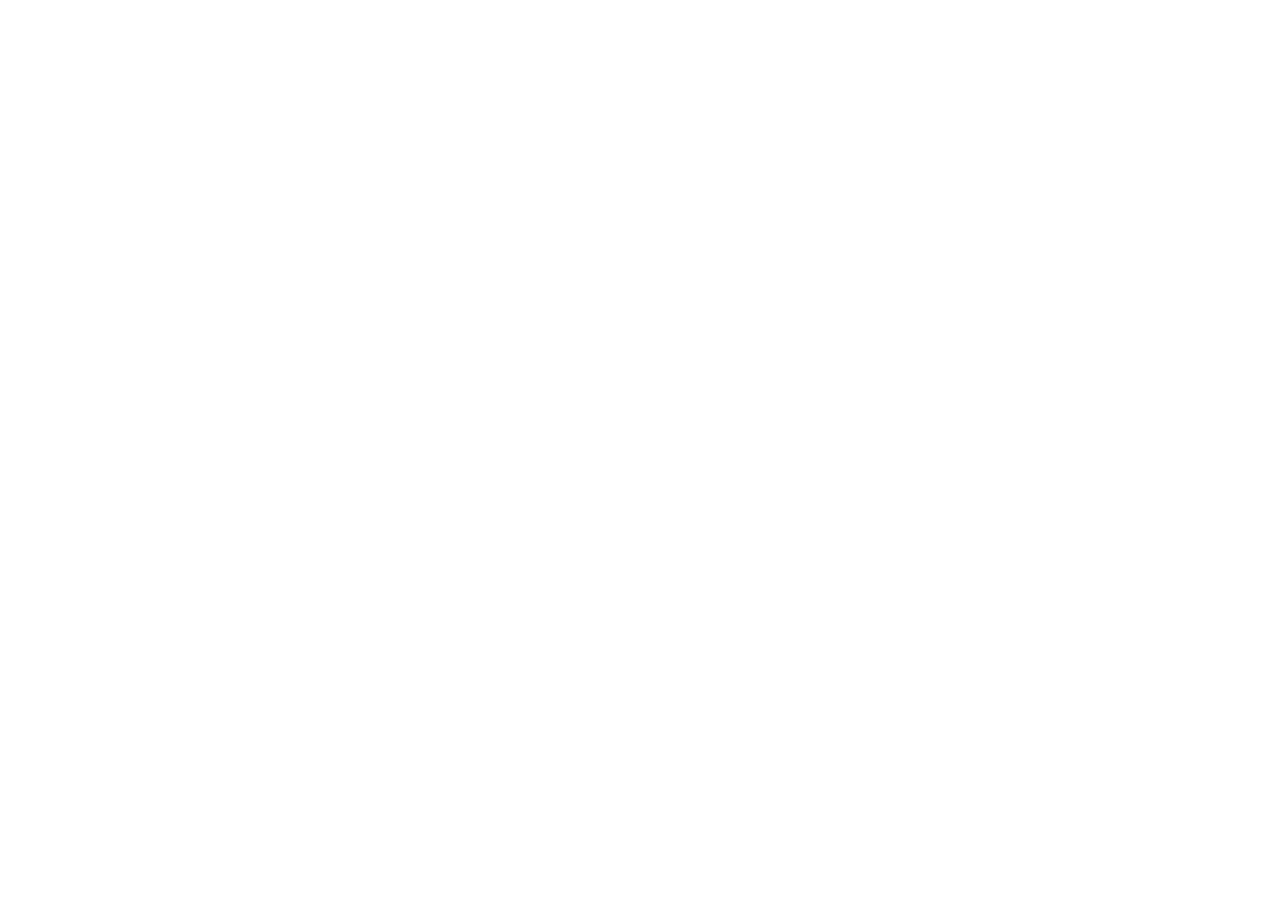
==== commit 6b871a5b: "Redirect public page to private PickStock" ====
--- a/index.html
+++ b/index.html
@@ -2,80 +2,14 @@
 <html lang="ko">
 <head>
 <meta charset="utf-8">
-<meta name="viewport" content="width=device-width,initial-scale=1,viewport-fit=cover">
-<meta name="theme-color" content="#f7f3f1">
+<meta name="viewport" content="width=device-width,initial-scale=1">
+<meta name="robots" content="noindex,nofollow">
 <meta http-equiv="Cache-Control" content="no-cache, no-store, must-revalidate">
-<title>PickStock</title>
-<style>
-:root{--bg:#f7f3f1;--card:#fff;--ink:#3d332f;--muted:#887a74;--line:#eaded8;--rose:#f3dfdc;--lav:#e8e0f4}
-*{box-sizing:border-box}body{margin:0;background:linear-gradient(180deg,#fbf8f6,#f5f1ef);color:var(--ink);font-family:system-ui,-apple-system,"Pretendard","Noto Sans KR",sans-serif}
-button,input,select,textarea{font:inherit}button{cursor:pointer}.page{max-width:1180px;margin:auto;padding:18px 15px 105px}
-.hero{background:linear-gradient(135deg,#f4e6e2,#eee8f8);border:1px solid #eaded9;border-radius:28px;padding:24px;box-shadow:0 14px 35px rgba(65,45,35,.06);margin-bottom:16px}
-.eyebrow{font-size:11px;letter-spacing:.16em;font-weight:900;color:#9a756a}.hero h1{margin:6px 0 7px;font-size:30px}.hero p{margin:0;color:var(--muted);font-size:14px;line-height:1.5}
-.badges{display:flex;gap:7px;flex-wrap:wrap;margin-top:14px}.badge{font-size:11px;background:rgba(255,255,255,.75);border:1px solid rgba(125,95,85,.12);padding:7px 10px;border-radius:999px}
-.layout{display:grid;grid-template-columns:1.08fr .92fr;gap:16px}.panel{background:var(--card);border:1px solid var(--line);border-radius:24px;padding:18px;box-shadow:0 8px 25px rgba(70,50,40,.045)}
-.section{margin-bottom:20px}.section:last-child{margin-bottom:0}.section-title{display:flex;align-items:center;gap:9px;margin:0 0 12px}.num{display:grid;place-items:center;width:30px;height:30px;border-radius:10px;background:#f3e6e2;font-weight:900;font-size:12px}.section-title h2{font-size:17px;margin:0}
-.row{display:flex;gap:8px}.grow{flex:1}input,select,textarea{width:100%;border:1px solid var(--line);border-radius:14px;background:#fff;color:var(--ink);padding:12px 13px;outline:none}
-textarea{min-height:355px;resize:vertical;line-height:1.55;font-size:13px}.btn{border:0;border-radius:14px;padding:12px 14px;font-weight:850;min-height:45px;background:#efe8e4;color:var(--ink)}.btn.primary{background:var(--ink);color:#fff}.btn.rose{background:#f6e7e3}.btn.lav{background:#eee8f8}
-.reco{display:grid;grid-template-columns:1fr 1fr;gap:8px;margin-top:10px}.reco button{text-align:left}.reco b{display:block;font-size:13px}.reco small{display:block;color:var(--muted);font-size:11px;margin-top:2px}
-.chips,.recent{display:flex;flex-wrap:wrap;gap:7px;margin-top:10px}.chip{border:1px solid var(--line);background:#fff;border-radius:999px;padding:8px 11px;font-size:12px;color:var(--ink)}.micro{font-size:11px;font-weight:850;color:var(--muted);display:block;margin-top:12px}
-.divider{height:1px;background:var(--line);margin:18px 0}.tools{display:grid;grid-template-columns:125px 1fr auto;gap:8px;margin-bottom:10px}.favonly{display:flex;align-items:center;gap:6px;border:1px solid var(--line);border-radius:13px;padding:0 10px;font-size:11px;white-space:nowrap}
-.styles{display:grid;grid-template-columns:repeat(3,1fr);gap:10px;max-height:560px;overflow:auto;padding:3px}.style{position:relative;border:1px solid var(--line);border-radius:17px;padding:9px;background:#fff;text-align:left;color:var(--ink)}.style.active{outline:3px solid #d5a89d;border-color:#d5a89d}
-.thumb{height:78px;border-radius:12px;background:linear-gradient(135deg,#f5dfdb,#e5def2);display:grid;place-items:center;font-size:32px;margin-bottom:8px}.style strong{display:block;font-size:12px;padding-right:22px}.style small{display:block;color:var(--muted);font-size:10px;margin-top:3px;white-space:nowrap;overflow:hidden;text-overflow:ellipsis}.star{position:absolute;right:9px;bottom:26px;font-size:18px}
-.settings{display:grid;grid-template-columns:1fr 1fr;gap:8px}.settings label{display:flex;align-items:center;gap:8px;border:1px solid var(--line);border-radius:13px;background:#fbf9f8;padding:10px;font-size:12px}.settings input{width:18px;height:18px}
-.resultHead{display:flex;align-items:center;justify-content:space-between;gap:8px}.styleBadge{font-size:11px;background:#f3e6e2;padding:7px 9px;border-radius:999px}.selectedCard{display:flex;align-items:center;justify-content:space-between;gap:12px;border:1px solid var(--line);background:linear-gradient(135deg,#fffafa,#faf8fd);border-radius:17px;padding:13px;margin-bottom:10px}.selectedCard b{font-size:14px}.selectedCard small{display:block;color:var(--muted);margin-top:3px}.bigEmoji{font-size:35px}
-.actions{display:grid;grid-template-columns:1fr 1fr;gap:8px;margin-top:9px}.chat{width:100%;margin-top:8px}.msg{margin-top:9px;border-radius:12px;background:#f8f5f3;color:var(--muted);padding:10px 11px;font-size:12px}
-.mobilebar{display:none;position:fixed;left:0;right:0;bottom:0;background:rgba(247,243,241,.96);backdrop-filter:blur(12px);border-top:1px solid var(--line);padding:10px 13px max(10px,env(safe-area-inset-bottom));z-index:30}.mobilebar>div{display:grid;grid-template-columns:1fr 1fr;gap:8px;max-width:1180px;margin:auto}
-@media(max-width:880px){.layout{grid-template-columns:1fr}.styles{grid-template-columns:repeat(2,1fr);max-height:none}.mobilebar{display:block}.page{padding-bottom:100px}textarea{min-height:290px}}
-@media(max-width:460px){.hero h1{font-size:25px}.row{display:grid;grid-template-columns:1fr}.reco{grid-template-columns:1fr}.tools{grid-template-columns:1fr 1fr}.favonly{grid-column:1/-1;height:42px}.settings{grid-template-columns:1fr}.actions{grid-template-columns:1fr}}
-</style>
-<link rel="preload" as="image" type="image/avif" href="carrot-style-atlas-hq.avif?v=native52-1013c">
-<link rel="stylesheet" href="preview.css?v=native52-1013c">
+<meta http-equiv="refresh" content="0; url=https://pickstock-private.icyvole8.chatgpt.site/">
+<title>PickStock · 비공개 페이지</title>
+<script>location.replace("https://pickstock-private.icyvole8.chatgpt.site/");</script>
 </head>
 <body>
-<div class="page">
-<header class="hero"><span class="eyebrow">STOCK PROMPT MAKER</span><h1>PickStock ✨</h1><p>키워드와 그림체만 고르면 생성형 AI에 바로 붙여넣을 수 있는 스톡 일러스트 프롬프트를 만들어요.</p><div class="badges"><span class="badge" id="monthBadge">시즌 계산 중</span></div></header>
-<main class="layout">
-<section class="panel">
-<div class="section"><div class="section-title"><span class="num">01</span><h2>키워드 고르기</h2></div><div class="row"><input id="keyword" class="grow" placeholder="예: 벚꽃, 자동차, 분리수거" autocomplete="off"><button id="make" class="btn primary" type="button">프롬프트 만들기</button></div><div class="reco"><button id="season" class="btn rose" type="button"><b>🌿 시즌 추천</b><small>현재 달 기준 2~3개월 뒤</small></button><button id="random" class="btn lav" type="button"><b>🎲 완전 랜덤</b><small>계절 상관없이 아무 키워드</small></button></div><div id="chips" class="chips"></div><span class="micro">최근 키워드</span><div id="recent" class="recent"></div></div>
-<div class="divider"></div>
-<div class="section"><div class="section-title"><span class="num">02</span><h2>그림체 고르기</h2></div><div class="tools"><select id="cat"></select><input id="search" placeholder="그림체 검색"><label class="favonly"><input id="favOnly" type="checkbox"> 즐겨찾기만</label></div><div id="styles" class="styles"></div></div>
-<div class="divider"></div>
-<div class="section"><div class="section-title"><span class="num">03</span><h2>기본 설정</h2></div><div class="settings"><label><input id="five" type="checkbox" checked>정확히 5개 요소</label><label><input id="space" type="checkbox" checked>요소 간격 최대</label><label><input id="transparent" type="checkbox" checked>투명 PNG</label><label><input id="notext" type="checkbox" checked>글자·숫자·로고 금지</label></div></div>
-</section>
-<section class="panel"><div class="resultHead"><div class="section-title"><span class="num">04</span><h2>완성 프롬프트</h2></div><span id="styleBadge" class="styleBadge">파스텔 크레용</span></div><div class="selectedCard"><div><b id="selectedName">파스텔 크레용</b><small id="selectedDesc">부드러운 크레용·색연필 질감</small></div><div id="bigEmoji" class="bigEmoji">🖍️</div></div><textarea id="prompt" placeholder="왼쪽에서 키워드와 그림체를 고른 뒤 프롬프트 만들기를 눌러주세요."></textarea><div class="actions"><button id="copy" class="btn primary" type="button">📋 프롬프트 복사</button><button id="variation" class="btn" type="button">🔄 다른 요소 조합</button></div><button id="chat" class="btn rose chat" type="button">ChatGPT 열기 ↗</button><div id="msg" class="msg">준비 완료. 키워드를 골라보세요.</div></section>
-</main></div>
-<div class="mobilebar"><div><button id="copy2" class="btn primary" type="button">📋 복사</button><button id="chat2" class="btn rose" type="button">ChatGPT 열기</button></div></div>
-<script>
-(function(){'use strict';
-const STYLES=[{"name":"파스텔 크레용","cat":"2D","desc":"부드러운 크레용·색연필 질감","prompt":"soft wax crayon and colored pencil texture, rounded childlike shapes, muted pastel palette, subtle handmade grain, crisp isolated edges","emoji":"🖍️"},{"name":"브라운 모노라인","cat":"벡터","desc":"코코아 브라운 라인","prompt":"elegant rounded monoline vector icons, consistent cocoa-brown stroke, sparse blush and lavender fill, minimal friendly geometry","emoji":"〰️"},{"name":"귀여운 플랫 2D","cat":"2D","desc":"깔끔한 스티커형 2D","prompt":"cute flat 2D vector illustration, rounded shapes, cocoa-brown outlines, soft pastel fills, clean color separation","emoji":"🌈"},{"name":"클레이 3D","cat":"3D","desc":"말랑한 무광 점토","prompt":"soft rounded clay 3D objects, matte polymer texture, subtle studio lighting contained inside each object, premium polished rendering","emoji":"🧸"},{"name":"수채화","cat":"페인팅","desc":"맑고 번지는 채색","prompt":"delicate watercolor illustration, translucent pastel washes, fine colored-pencil accents, clean isolated contours","emoji":"💧"},{"name":"종이 콜라주","cat":"질감","desc":"레이어드 페이퍼 공예","prompt":"handcrafted cut paper collage illustration, layered paper shapes, subtle fiber texture, soft pastel palette, crisp isolated silhouette","emoji":"✂️"},{"name":"과슈","cat":"페인팅","desc":"포근한 불투명 채색","prompt":"soft gouache illustration, opaque matte paint, simplified rounded forms, gentle handmade brush texture","emoji":"🎨"},{"name":"색연필","cat":"2D","desc":"고운 연필 결","prompt":"colored-pencil illustration, visible pencil grain, softly blended pastel colors, rounded friendly forms","emoji":"✏️"},{"name":"연필 스케치","cat":"드로잉","desc":"담백한 흑연 스케치","prompt":"clean graphite pencil sketch with subtle pastel accents, hand-drawn contours, light shading, isolated objects","emoji":"📝"},{"name":"펜&잉크","cat":"드로잉","desc":"섬세한 잉크선","prompt":"fine pen-and-ink illustration, elegant linework, sparse pastel spot colors, clean negative space","emoji":"🖋️"},{"name":"마커 드로잉","cat":"드로잉","desc":"밝은 마커 채색","prompt":"hand-drawn marker illustration, rounded shapes, slightly uneven strokes, bright soft colors","emoji":"🖊️"},{"name":"동화책","cat":"2D","desc":"포근한 이야기책 삽화","prompt":"whimsical children's storybook illustration, soft rounded forms, warm pastel palette, subtle paper grain","emoji":"📖"},{"name":"치비 캐릭터","cat":"캐릭터","desc":"작고 귀여운 비율","prompt":"cute chibi character illustration, oversized head proportions, rounded expressive shapes, soft pastel colors","emoji":"😊"},{"name":"카와이 스티커","cat":"캐릭터","desc":"표정 있는 귀여운 스티커","prompt":"kawaii sticker illustration, adorable expressive faces, rounded thick outlines, pastel fills, tiny sparkles","emoji":"✨"},{"name":"미니멀 플랫","cat":"벡터","desc":"간결한 도형 중심","prompt":"minimal flat vector icons, simple geometry, soft muted palette, crisp edges, minimal detail","emoji":"◻️"},{"name":"듀오톤 벡터","cat":"벡터","desc":"두 가지 주조색","prompt":"duotone vector illustration, rounded geometry, two dominant pastel colors with cocoa-brown accents","emoji":"🟣"},{"name":"기하학 아이콘","cat":"벡터","desc":"정돈된 도형 아이콘","prompt":"geometric icon set, clean rounded shapes, consistent stroke weight, restrained pastel palette","emoji":"🔷"},{"name":"얇은 모노라인","cat":"벡터","desc":"섬세한 선 아이콘","prompt":"thin monoline vector icons, elegant consistent stroke, minimal blush accents, lots of negative space","emoji":"➰"},{"name":"두꺼운 아웃라인","cat":"벡터","desc":"또렷한 외곽선","prompt":"bold rounded outline illustration, thick cocoa-brown contours, flat pastel fills, playful proportions","emoji":"⭕"},{"name":"아이소메트릭","cat":"3D","desc":"45도 입체 도식","prompt":"soft isometric illustration, clean 3D geometry, pastel surfaces, gentle ambient shading","emoji":"🧊"},{"name":"글로시 3D","cat":"3D","desc":"매끈한 유광 재질","prompt":"glossy rounded 3D objects, polished plastic material, soft reflections, pastel color palette","emoji":"💎"},{"name":"매트 3D","cat":"3D","desc":"고급 무광 재질","prompt":"matte 3D objects, velvety polymer material, soft diffused lighting, muted pastel palette","emoji":"⚪"},{"name":"소프트 토이 3D","cat":"3D","desc":"봉제인형 같은 질감","prompt":"soft toy 3D illustration, plush fabric texture, rounded cute forms, cozy pastel palette","emoji":"🧸"},{"name":"풍선 3D","cat":"3D","desc":"말랑한 풍선 형태","prompt":"balloon-like 3D objects, inflated rounded forms, soft sheen, playful pastel palette","emoji":"🎈"},{"name":"펠트 공예","cat":"질감","desc":"포근한 섬유 공예","prompt":"handmade felt craft illustration, soft fuzzy fibers, layered cut shapes, warm pastel colors","emoji":"🧵"},{"name":"자수","cat":"질감","desc":"실로 수놓은 느낌","prompt":"embroidered illustration, visible thread stitches, rounded motifs, soft fabric texture","emoji":"🪡"},{"name":"니트","cat":"질감","desc":"뜨개질 질감","prompt":"knitted yarn illustration, cozy wool texture, chunky soft forms, muted pastel colors","emoji":"🧶"},{"name":"도자기","cat":"질감","desc":"세라믹 오브젝트","prompt":"ceramic illustration, smooth glazed pottery texture, rounded handcrafted forms, soft pastel glaze","emoji":"🏺"},{"name":"목각","cat":"질감","desc":"따뜻한 나무 조각","prompt":"wood-carved illustration, rounded carved forms, subtle natural grain, warm muted colors","emoji":"🪵"},{"name":"아크릴 페인팅","cat":"페인팅","desc":"선명한 붓결","prompt":"acrylic painting illustration, opaque layered brush strokes, rounded simplified forms, bright but soft palette","emoji":"🖌️"},{"name":"오일 페인팅","cat":"페인팅","desc":"풍부한 페인트 질감","prompt":"soft oil painting illustration, rich blended color, subtle impasto texture, clean isolated subjects","emoji":"🖼️"},{"name":"파스텔 초크","cat":"페인팅","desc":"보송한 분필 결","prompt":"soft chalk pastel illustration, powdery texture, gentle blended edges contained within each element","emoji":"🌸"},{"name":"레트로 70s","cat":"레트로","desc":"둥근 빈티지 감성","prompt":"1970s retro illustration, rounded chunky shapes, muted warm palette, simple vintage graphic forms","emoji":"🌼"},{"name":"레트로 80s","cat":"레트로","desc":"팝한 빈티지 그래픽","prompt":"1980s inspired playful graphic illustration, rounded neon-pastel accents, clean bold geometry","emoji":"📼"},{"name":"Y2K","cat":"레트로","desc":"반짝이는 2000년대","prompt":"Y2K inspired cute graphic illustration, glossy pastel accents, rounded playful shapes, sparkly details","emoji":"💿"},{"name":"빈티지 포스터","cat":"레트로","desc":"인쇄 포스터 질감","prompt":"vintage poster illustration, simplified bold forms, muted print palette, subtle grain texture","emoji":"🎞️"},{"name":"코티지코어","cat":"감성","desc":"자연스럽고 포근함","prompt":"cottagecore illustration, hand-painted flowers and cozy objects, muted natural pastels, gentle texture","emoji":"🌿"},{"name":"북유럽 미니멀","cat":"감성","desc":"차분하고 정돈됨","prompt":"Scandinavian minimal illustration, simple rounded geometry, calm muted colors, clean negative space","emoji":"🕊️"},{"name":"럭셔리 미니멀","cat":"감성","desc":"고급스럽고 절제됨","prompt":"luxury minimal illustration, elegant restrained forms, cocoa-brown linework, blush and ivory accents","emoji":"🤎"},{"name":"에디토리얼","cat":"감성","desc":"잡지 삽화 느낌","prompt":"modern editorial illustration, stylized simplified forms, sophisticated muted palette, crisp composition","emoji":"📰"},{"name":"소프트 그래디언트","cat":"벡터","desc":"부드러운 색 전환","prompt":"soft gradient vector illustration, rounded forms, pastel color transitions contained within objects, crisp edges","emoji":"🌅"},{"name":"글래스 3D","cat":"3D","desc":"투명하고 맑은 재질","prompt":"glass-like 3D illustration, translucent rounded objects, subtle refraction, pastel highlights","emoji":"🫧"},{"name":"픽셀아트","cat":"게임","desc":"작은 픽셀 표현","prompt":"cute pixel art icons, clean 16-bit style, soft pastel palette, crisp pixel edges","emoji":"👾"},{"name":"16비트 게임","cat":"게임","desc":"레트로 게임 그래픽","prompt":"16-bit retro game icon style, readable pixel clusters, cheerful pastel colors","emoji":"🎮"},{"name":"컬러링북","cat":"흑백","desc":"깔끔한 선화","prompt":"clean coloring-book line art, rounded friendly contours, black or cocoa linework only, no shading","emoji":"📚"},{"name":"블랙 잉크라인","cat":"흑백","desc":"또렷한 흑백선","prompt":"clean black ink line illustration, consistent rounded stroke, minimal detail, crisp isolated edges","emoji":"⚫"},{"name":"스티커팩","cat":"디자인","desc":"상업용 클립아트","prompt":"commercial sticker-pack illustration, rounded shapes, thick friendly outline, cohesive pastel palette","emoji":"🏷️"},{"name":"픽토그램","cat":"디자인","desc":"정보 전달 중심","prompt":"friendly pictogram icon set, simplified universal symbols, consistent rounded stroke, minimal pastel fills","emoji":"🚩"},{"name":"리소그래프","cat":"레트로","desc":"겹침 인쇄 질감","prompt":"risograph-inspired illustration, limited pastel inks, slight print misregistration, tactile grain","emoji":"🟠"},{"name":"라인드로잉+워시","cat":"드로잉","desc":"라인과 옅은 채색","prompt":"clean hand-drawn line art with sparse watercolor wash, warm cocoa lines, airy negative space","emoji":"🫖"},{"name":"소프트 에어브러시","cat":"감성","desc":"몽글한 그라데이션","prompt":"soft airbrush illustration, dreamy pastel shading, rounded shapes, crisp isolated silhouettes","emoji":"☁️"},{"name":"페이퍼컷 3D","cat":"3D","desc":"종이 조형 입체감","prompt":"layered paper-cut 3D illustration, stacked paper depth, soft shadows contained within objects, pastel palette","emoji":"📄"}];
-const MONTHS={"1":["설날","발렌타인데이","졸업","입학 준비","겨울 여행","스키","눈사람","새학기","봄 준비","다이어리"],"2":["벚꽃","봄나들이","화이트데이","입학","새학기","봄꽃","피크닉","이사","황사","봄패션"],"3":["어린이날","어버이날","가정의 달","캠핑","봄소풍","장미","스승의 날","여행","선물","가족"],"4":["여름휴가","장마","수박","바다","물놀이","캠핑","여름방학","선풍기","에어컨","우산"],"5":["여름","장마","휴가 준비","바캉스","수영","아이스크림","해변","선크림","여름음식","계곡"],"6":["여름방학","휴가","해수욕장","태풍","장마","수영장","캠핑","여름축제","여행","빙수"],"7":["추석 준비","가을","단풍","캠핑","독서","운동회","소풍","가을여행","개학","추석선물"],"8":["추석","가을소풍","단풍","할로윈 준비","독서","가을음식","운동","캠핑","가을꽃","등산"],"9":["할로윈","빼빼로데이","김장","수능","겨울 준비","첫눈","니트","난방","연말 준비","겨울여행"],"10":["크리스마스","연말","새해","겨울방학","눈","송년회","다이어리","캘린더","선물","홈파티"],"11":["새해","설날 준비","겨울여행","눈사람","스키","복주머니","다이어리","목표","떡국","신년"],"12":["설날","발렌타인데이","졸업","입학 준비","겨울","새해 목표","복주머니","떡국","새학기 준비","겨울방학"]};
-const RANDOMS=["자동차","분리수거","카페","택배","이사","청소","여행","운동","병원","학교","쇼핑","반려동물","요리","빵집","농장","캠핑","우주","날씨","독서","게임","음악","사진","뷰티","세탁","정원","커피","도서관","시장","생일","선물","리뷰","말풍선","스마트폰","은행","공부","육아","사무실","주방","꽃","도시","공원","건강","취미","음식","디저트","가전","인테리어","축제","배달","미용실","치과","약국","꽃집","웨딩","반려견","반려묘","낚시","등산","자전거","문구","회의","택시","버스","기차","공항","호텔","미술관","공방","달력","체크리스트","포장","교육","안전","공구","기념일","응원","감사","쿠폰","할인","배송"];
-const $=id=>document.getElementById(id);let selected=STYLES[0];const plusMonth=(m,p)=>((m-1+p)%12)+1;
-function shuffle(a){a=[...a];for(let i=a.length-1;i>0;i--){const j=Math.floor(Math.random()*(i+1));[a[i],a[j]]=[a[j],a[i]]}return a}
-function msg(t){$('msg').textContent=t}
-function favs(){try{return JSON.parse(localStorage.getItem('moaFavs')||'[]')}catch(e){return []}}
-function setFavs(v){try{localStorage.setItem('moaFavs',JSON.stringify(v))}catch(e){}}
-function recents(){try{return JSON.parse(localStorage.getItem('moaRecent')||'[]')}catch(e){return []}}
-function setRecent(k){let r=[k,...recents().filter(x=>x!==k)].slice(0,8);try{localStorage.setItem('moaRecent',JSON.stringify(r))}catch(e){}renderRecent()}
-function renderRecent(){$('recent').innerHTML='';recents().forEach(k=>{const b=document.createElement('button');b.type='button';b.className='chip';b.textContent=k;b.onclick=()=>{$('keyword').value=k;build()};$('recent').appendChild(b)})}
-function setMonthBadge(){const m=new Date().getMonth()+1;$('monthBadge').textContent=`${m}월 기준 → ${plusMonth(m,2)}월·${plusMonth(m,3)}월 추천`}
-function renderCats(){const cats=['전체',...new Set(STYLES.map(s=>s.cat))];$('cat').innerHTML=cats.map(c=>`<option value="${c}">${c}</option>`).join('')}
-function updateSelected(){$('styleBadge').textContent=selected.name;$('selectedName').textContent=selected.name;$('selectedDesc').textContent=selected.desc;$('bigEmoji').textContent=selected.emoji}
-function toggleFav(name){let f=favs();f=f.includes(name)?f.filter(x=>x!==name):[...f,name];setFavs(f);renderStyles()}
-function renderStyles(){const c=$('cat').value||'전체',q=($('search').value||'').trim().toLowerCase(),fo=$('favOnly').checked,f=favs();$('styles').innerHTML='';let list=STYLES.filter(s=>(c==='전체'||s.cat===c)&&(!q||(s.name+s.cat+s.desc).toLowerCase().includes(q))&&(!fo||f.includes(s.name)));list.forEach(s=>{const b=document.createElement('button');b.type='button';b.className='style'+(selected.name===s.name?' active':'');b.innerHTML=`<div class="thumb">${s.emoji}</div><strong>${s.name}</strong><small>${s.desc}</small><span class="star">${f.includes(s.name)?'★':'☆'}</span>`;b.onclick=e=>{if(e.target.classList.contains('star')){e.stopPropagation();toggleFav(s.name);return}selected=s;updateSelected();renderStyles();try{localStorage.setItem('moaStyle',s.name)}catch(e){}if($('keyword').value.trim())build();msg(s.name+' 선택 완료')};$('styles').appendChild(b)});if(!list.length)$('styles').innerHTML='<div style="color:#887a74;font-size:12px">조건에 맞는 그림체가 없어요.</div>'}
-function renderChips(a){$('chips').innerHTML='';[...new Set(a)].slice(0,10).forEach(k=>{const b=document.createElement('button');b.type='button';b.className='chip';b.textContent=k;b.onclick=()=>{$('keyword').value=k;build()};$('chips').appendChild(b)})}
-function season(){const m=new Date().getMonth()+1;renderChips(shuffle([...(MONTHS[plusMonth(m,2)]||[]),...(MONTHS[plusMonth(m,3)]||[])]));msg('2~3개월 뒤 시즌 키워드를 추천했어요.')}
-function randomAny(){renderChips(shuffle(RANDOMS));msg('완전 랜덤 키워드를 추천했어요.')}
-function build(){const k=$('keyword').value.trim()||'벚꽃';$('keyword').value=k;let p=`Create a cohesive stock illustration set of exactly 5 distinct, separate elements based on the theme: "${k}".\n\nSET COMPOSITION\n- Show exactly 5 standalone elements in one square asset sheet.\n- Make each element meaningfully different through object choice, pose, angle, or a small scene.\n`;if($('space').checked)p+='- CRITICAL: keep all 5 elements extremely far apart with the maximum practical negative space. Never overlap, touch, cluster, or visually connect them. Keep every element fully visible with generous transparent margin around each object so it can be cropped individually.\n';p+=`\nSTYLE\n${selected.prompt}.\n\nQUALITY\n- Premium commercial stock illustration quality, polished professional finish, high detail, crisp contours, clean color separation.\n- Generate at the largest square resolution available.\n- Preserve the exact same visual style, material, lighting, line weight, and color palette throughout.\n`;if($('transparent').checked)p+='\nTRANSPARENT PNG — REQUIRED\n- Isolate the artwork on a truly transparent background with a real alpha channel (RGBA).\n- No white, cream, colored, gradient, studio, paper, checkerboard, or photographic background.\n';if($('notext').checked)p+='- No text, letters, numbers, logos, signatures, or watermarks.\n';p+='- No floor plane, backdrop, full-canvas frame or border, mockup, or cast shadow outside the artwork.';$('prompt').value=p;setRecent(k);try{localStorage.setItem('moaKeyword',k)}catch(e){}msg('프롬프트를 만들었어요.')}
-function variation(){build();$('prompt').value+='\n\nVARIATION RULE\n- Use a completely fresh set of five subjects or mini-scenes that are clearly different from common or previously used choices for this theme.\n- Keep the same selected art style, palette, transparency, and extreme spacing rules.';msg('다른 요소 조합 문구를 추가했어요.')}
-async function copyPrompt(){if(!$('prompt').value.trim())build();const t=$('prompt').value;try{if(navigator.clipboard&&window.isSecureContext){await navigator.clipboard.writeText(t);msg('✅ 프롬프트 복사 완료');return}}catch(e){}$('prompt').focus();$('prompt').select();try{if(document.execCommand('copy')){msg('✅ 프롬프트 복사 완료');return}}catch(e){}msg('전체 선택했어요. 기기 메뉴에서 복사를 눌러주세요.')}
-function openChat(){window.open('https://chatgpt.com/','_blank','noopener')}
-function restore(){try{const s=localStorage.getItem('moaStyle');const k=localStorage.getItem('moaKeyword');if(s)selected=STYLES.find(x=>x.name===s)||selected;if(k)$('keyword').value=k}catch(e){}}
-window.addEventListener('error',e=>msg('오류: '+(e.message||'다시 시도해주세요.')));
-document.addEventListener('DOMContentLoaded',()=>{restore();setMonthBadge();renderCats();renderRecent();updateSelected();renderStyles();season();$('season').onclick=season;$('random').onclick=randomAny;$('make').onclick=build;$('copy').onclick=copyPrompt;$('copy2').onclick=copyPrompt;$('variation').onclick=variation;$('chat').onclick=openChat;$('chat2').onclick=openChat;$('cat').onchange=renderStyles;$('search').oninput=renderStyles;$('favOnly').onchange=renderStyles;$('keyword').onkeydown=e=>{if(e.key==='Enter'){e.preventDefault();build()}};['five','space','transparent','notext'].forEach(id=>$(id).onchange=()=>{if($('prompt').value.trim())build()})})
-})();
-</script>
-<script src="preview.js?v=native52-1013c"></script>
+<p>PickStock은 초대된 계정만 사용할 수 있습니다. <a href="https://pickstock-private.icyvole8.chatgpt.site/">비공개 PickStock 열기</a></p>
 </body>
-</html>+</html>
